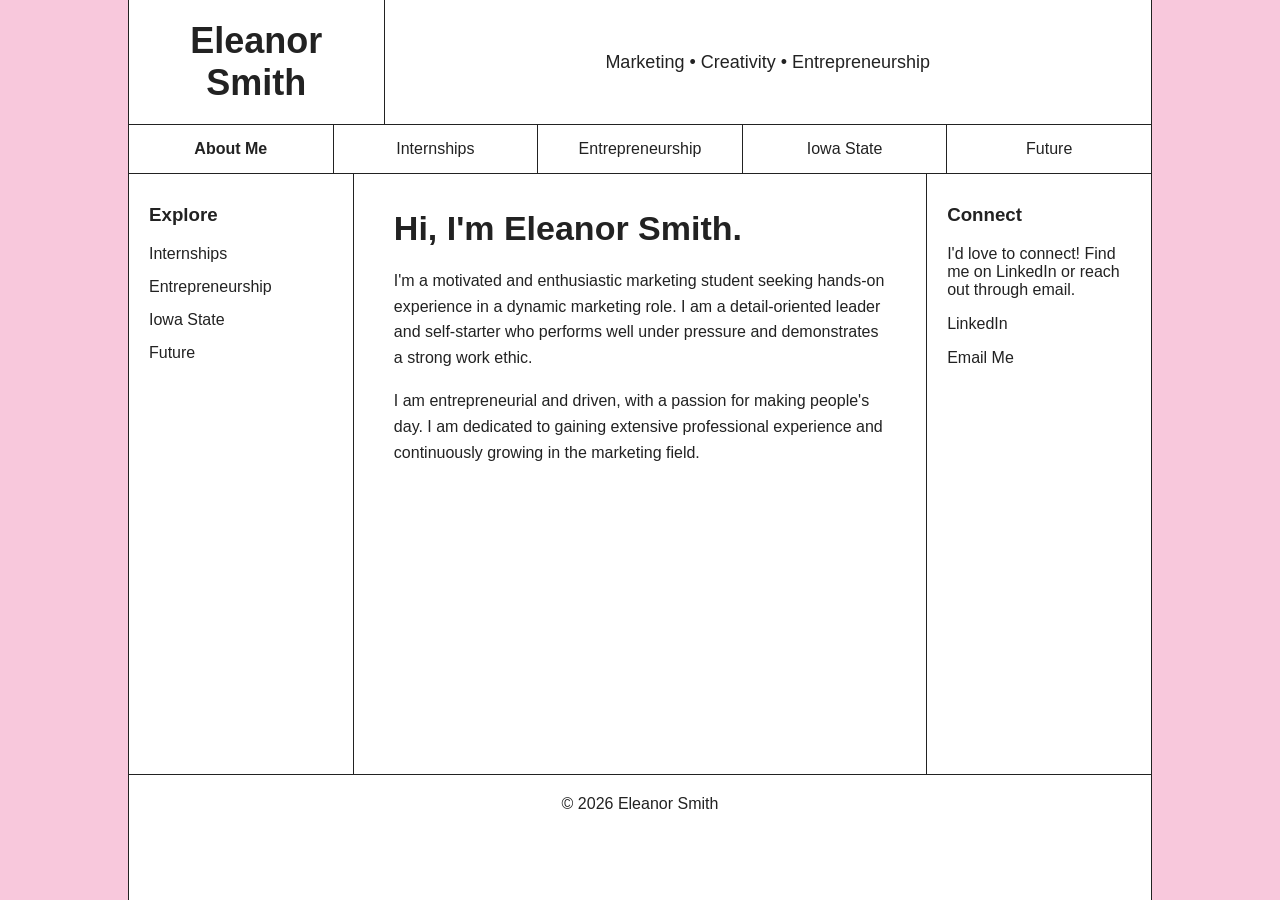
==== index.html @ 980ca314 "Update index.html" ====
<!DOCTYPE html>
<html lang="en">

<head>
    <meta charset="UTF-8">
    <meta name="viewport" content="width=device-width, initial-scale=1.0">

    <title>Eleanor Smith | Marketing Portfolio</title>

    <!-- CSS -->
    <link rel="stylesheet" href="style.css">
</head>


<body>

    <!-- ========================================
         MAIN WEBSITE CONTAINER
         ======================================== -->

    <div class="site-container">


        <!-- ========================================
             HEADER
             ======================================== -->

        <header class="site-header">

            <div class="logo-area">
                Eleanor Smith
            </div>

            <div class="header-graphic">
                Marketing • Creativity • Entrepreneurship
            </div>

        </header>


        <!-- ========================================
             NAVIGATION BAR
             Generated by navigation.js
             ======================================== -->

        <div id="navigation"></div>


        <!-- ========================================
             MAIN PAGE
             ======================================== -->

        <div class="content-layout">


            <!-- ====================================
                 LEFT SIDEBAR
                 ==================================== -->

            <aside class="left-sidebar">

                <h3>Explore</h3>

                <ul>

                    <li>
                        <a href="internships.html">
                            Internships
                        </a>
                    </li>

                    <li>
                        <a href="entrepreneurship.html">
                            Entrepreneurship
                        </a>
                    </li>

                    <li>
                        <a href="iowa-state.html">
                            Iowa State
                        </a>
                    </li>

                    <li>
                        <a href="future.html">
                            Future
                        </a>
                    </li>

                </ul>

            </aside>


            <!-- ====================================
                 CENTER / ABOUT ME
                 ==================================== -->

            <main class="main-content">

                <h1>Hi, I'm Eleanor Smith.</h1>

                <p>
                    I'm a motivated and enthusiastic marketing student
                    seeking hands-on experience in a dynamic marketing role.
                    I am a detail-oriented leader and self-starter who
                    performs well under pressure and demonstrates a strong
                    work ethic.
                </p>

                <p>
                    I am entrepreneurial and driven, with a passion for
                    making people's day. I am dedicated to gaining extensive
                    professional experience and continuously growing in the
                    marketing field.
                </p>

            </main>


            <!-- ====================================
                 RIGHT SIDEBAR / CONNECT
                 ==================================== -->

            <aside class="right-sidebar">

                <div class="sticky-content">

                    <h3>Connect</h3>

                    <p>
                        I'd love to connect! Find me on LinkedIn or reach
                        out through email.
                    </p>

                    <p>
                        <a href="#">
                            LinkedIn
                        </a>
                    </p>

                    <p>
                        <a href="mailto:youremail@example.com">
                            Email Me
                        </a>
                    </p>

                </div>

            </aside>


        </div>


        <!-- ========================================
             FOOTER
             ======================================== -->

        <footer class="site-footer">

            <p>
                © 2026 Eleanor Smith
            </p>

        </footer>


    </div>


    <!-- ========================================
         JAVASCRIPT
         ======================================== -->

    <script src="navigation.js"></script>


</body>

</html>
---- style.css ----
/* =========================
   GENERAL PAGE RESET
   ========================= */

* {
    box-sizing: border-box;
}

html,
body {
    margin: 0;
    padding: 0;
}

body {
    font-family: Arial, Helvetica, sans-serif;

    background-color: #f8c8dc;

    color: #222;
}


/* =========================
   MAIN SITE CONTAINER
   80% width = 10% pink
   visible on each side
   ========================= */

.site-container {
    width: 80%;

    margin: 0 auto;

    min-height: 100vh;

    background-color: white;

    border-left: 1px solid #222;
    border-right: 1px solid #222;
}


/* =========================
   HEADER
   ========================= */

.site-header {
    display: grid;

    grid-template-columns: 25% 75%;

    width: 100%;

    background-color: white;

    border-bottom: 1px solid #222;
}


.logo-area {
    min-height: 120px;

    display: flex;

    align-items: center;

    justify-content: center;

    padding: 20px;

    border-right: 1px solid #222;

    font-size: 36px;

    font-weight: bold;

    text-align: center;
}


.header-graphic {
    min-height: 120px;

    display: flex;

    align-items: center;

    justify-content: center;

    padding: 20px;

    font-size: 18px;

    text-align: center;
}


/* =========================
   NAVIGATION
   ========================= */

#navigation {
    width: 100%;
}


.main-nav {
    width: 100%;

    background-color: white;

    border-bottom: 1px solid #222;
}


.main-nav ul {
    display: flex;

    width: 100%;

    margin: 0;

    padding: 0;

    list-style: none;
}


.main-nav li {
    flex: 1;

    margin: 0;

    padding: 0;

    text-align: center;

    border-right: 1px solid #222;
}


.main-nav li:last-child {
    border-right: none;
}


.main-nav a {
    display: block;

    width: 100%;

    padding: 15px 8px;

    background-color: white;

    color: #222;

    text-decoration: none;

    font-size: 16px;

    font-weight: 500;

    transition: background-color 0.2s ease;
}


/* LIGHTER BABY PINK ON HOVER */

.main-nav a:hover {
    background-color: #fde1ec;
}


/* CURRENT PAGE */

.main-nav a.active {
    font-weight: bold;
}


/* =========================
   MAIN 3-COLUMN CONTENT
   ========================= */

.content-layout {
    display: grid;

    grid-template-columns: 22% 56% 22%;

    width: 100%;

    min-height: 600px;

    background-color: white;
}


/* =========================
   LEFT COLUMN
   ========================= */

.left-sidebar {
    padding: 30px 20px;

    border-right: 1px solid #222;

    background-color: white;
}


.left-sidebar h3 {
    margin-top: 0;
}


.left-sidebar ul {
    margin: 0;

    padding: 0;

    list-style: none;
}


.left-sidebar li {
    margin-bottom: 15px;
}


.left-sidebar a {
    color: #222;

    text-decoration: none;
}


.left-sidebar a:hover {
    text-decoration: underline;
}


/* =========================
   CENTER CONTENT
   ========================= */

.main-content {
    padding: 35px 40px;

    background-color: white;
}


.main-content h1 {
    margin-top: 0;

    margin-bottom: 20px;

    font-size: 34px;
}


.main-content p {
    margin-bottom: 18px;

    line-height: 1.6;

    font-size: 16px;
}


/* =========================
   RIGHT COLUMN
   ========================= */

.right-sidebar {
    padding: 30px 20px;

    border-left: 1px solid #222;

    background-color: white;
}


.right-sidebar h3 {
    margin-top: 0;
}


.right-sidebar a {
    color: #222;

    text-decoration: none;
}


.right-sidebar a:hover {
    text-decoration: underline;
}


.sticky-content {
    position: sticky;

    top: 20px;
}


/* =========================
   FOOTER
   ========================= */

.site-footer {
    width: 100%;

    padding: 20px;

    background-color: white;

    border-top: 1px solid #222;

    text-align: center;
}


.site-footer p {
    margin: 0;
}


/* =========================
   MOBILE
   ========================= */

@media screen and (max-width: 800px) {

    .site-container {
        width: 94%;
    }


    .site-header {
        grid-template-columns: 1fr;
    }


    .logo-area {
        border-right: none;

        border-bottom: 1px solid #222;
    }


    .main-nav ul {
        flex-direction: column;
    }


    .main-nav li {
        width: 100%;

        border-right: none;

        border-bottom: 1px solid #222;
    }


    .main-nav li:last-child {
        border-bottom: none;
    }


    .content-layout {
        grid-template-columns: 1fr;
    }


    .left-sidebar {
        border-right: none;

        border-bottom: 1px solid #222;
    }


    .right-sidebar {
        border-left: none;

        border-top: 1px solid #222;
    }


    .sticky-content {
        position: static;
    }

}
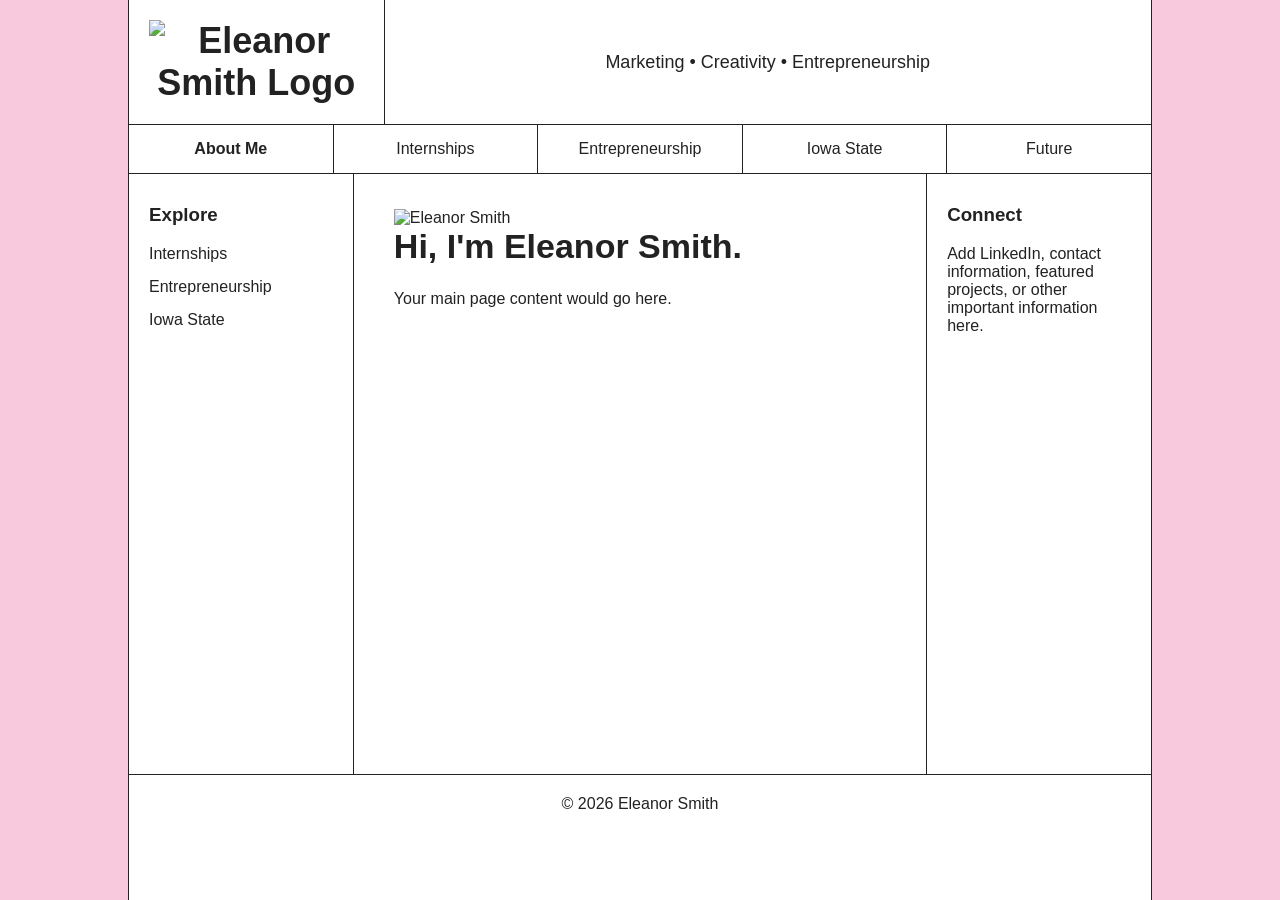
==== commit 1d250135: "Update index.html" ====
--- a/index.html
+++ b/index.html
@@ -5,30 +5,25 @@
     <meta charset="UTF-8">
     <meta name="viewport" content="width=device-width, initial-scale=1.0">
 
-    <title>Eleanor Smith | Marketing Portfolio</title>
+    <title>Eleanor Smith</title>
 
-    <!-- CSS -->
     <link rel="stylesheet" href="style.css">
 </head>
 
-
 <body>
-
-    <!-- ========================================
-         MAIN WEBSITE CONTAINER
-         ======================================== -->
 
     <div class="site-container">
 
-
-        <!-- ========================================
-             HEADER
-             ======================================== -->
-
+        <!-- HEADER -->
         <header class="site-header">
 
+            <!-- LOGO -->
             <div class="logo-area">
-                Eleanor Smith
+                <img
+                    src="logo.png"
+                    alt="Eleanor Smith Logo"
+                    class="logo-image"
+                >
             </div>
 
             <div class="header-graphic">
@@ -38,31 +33,19 @@
         </header>
 
 
-        <!-- ========================================
-             NAVIGATION BAR
-             Generated by navigation.js
-             ======================================== -->
-
+        <!-- NAVIGATION -->
         <div id="navigation"></div>
 
 
-        <!-- ========================================
-             MAIN PAGE
-             ======================================== -->
-
+        <!-- MAIN CONTENT -->
         <div class="content-layout">
 
-
-            <!-- ====================================
-                 LEFT SIDEBAR
-                 ==================================== -->
-
+            <!-- LEFT SIDEBAR -->
             <aside class="left-sidebar">
 
                 <h3>Explore</h3>
 
                 <ul>
-
                     <li>
                         <a href="internships.html">
                             Internships
@@ -80,48 +63,30 @@
                             Iowa State
                         </a>
                     </li>
-
-                    <li>
-                        <a href="future.html">
-                            Future
-                        </a>
-                    </li>
-
                 </ul>
 
             </aside>
 
 
-            <!-- ====================================
-                 CENTER / ABOUT ME
-                 ==================================== -->
+            <!-- MAIN CONTENT AREA -->
+            <main class="main-content">
 
-            <main class="main-content">
+                <img
+                    src="images/hero.jpg"
+                    alt="Eleanor Smith"
+                    class="hero-image"
+                >
 
                 <h1>Hi, I'm Eleanor Smith.</h1>
 
                 <p>
-                    I'm a motivated and enthusiastic marketing student
-                    seeking hands-on experience in a dynamic marketing role.
-                    I am a detail-oriented leader and self-starter who
-                    performs well under pressure and demonstrates a strong
-                    work ethic.
-                </p>
-
-                <p>
-                    I am entrepreneurial and driven, with a passion for
-                    making people's day. I am dedicated to gaining extensive
-                    professional experience and continuously growing in the
-                    marketing field.
+                    Your main page content would go here.
                 </p>
 
             </main>
 
 
-            <!-- ====================================
-                 RIGHT SIDEBAR / CONNECT
-                 ==================================== -->
-
+            <!-- RIGHT SIDEBAR -->
             <aside class="right-sidebar">
 
                 <div class="sticky-content">
@@ -129,34 +94,19 @@
                     <h3>Connect</h3>
 
                     <p>
-                        I'd love to connect! Find me on LinkedIn or reach
-                        out through email.
-                    </p>
-
-                    <p>
-                        <a href="#">
-                            LinkedIn
-                        </a>
-                    </p>
-
-                    <p>
-                        <a href="mailto:youremail@example.com">
-                            Email Me
-                        </a>
+                        Add LinkedIn, contact information,
+                        featured projects, or other important
+                        information here.
                     </p>
 
                 </div>
 
             </aside>
 
-
         </div>
 
 
-        <!-- ========================================
-             FOOTER
-             ======================================== -->
-
+        <!-- FOOTER -->
         <footer class="site-footer">
 
             <p>
@@ -165,16 +115,10 @@
 
         </footer>
 
-
     </div>
 
 
-    <!-- ========================================
-         JAVASCRIPT
-         ======================================== -->
-
     <script src="navigation.js"></script>
-
 
 </body>
 
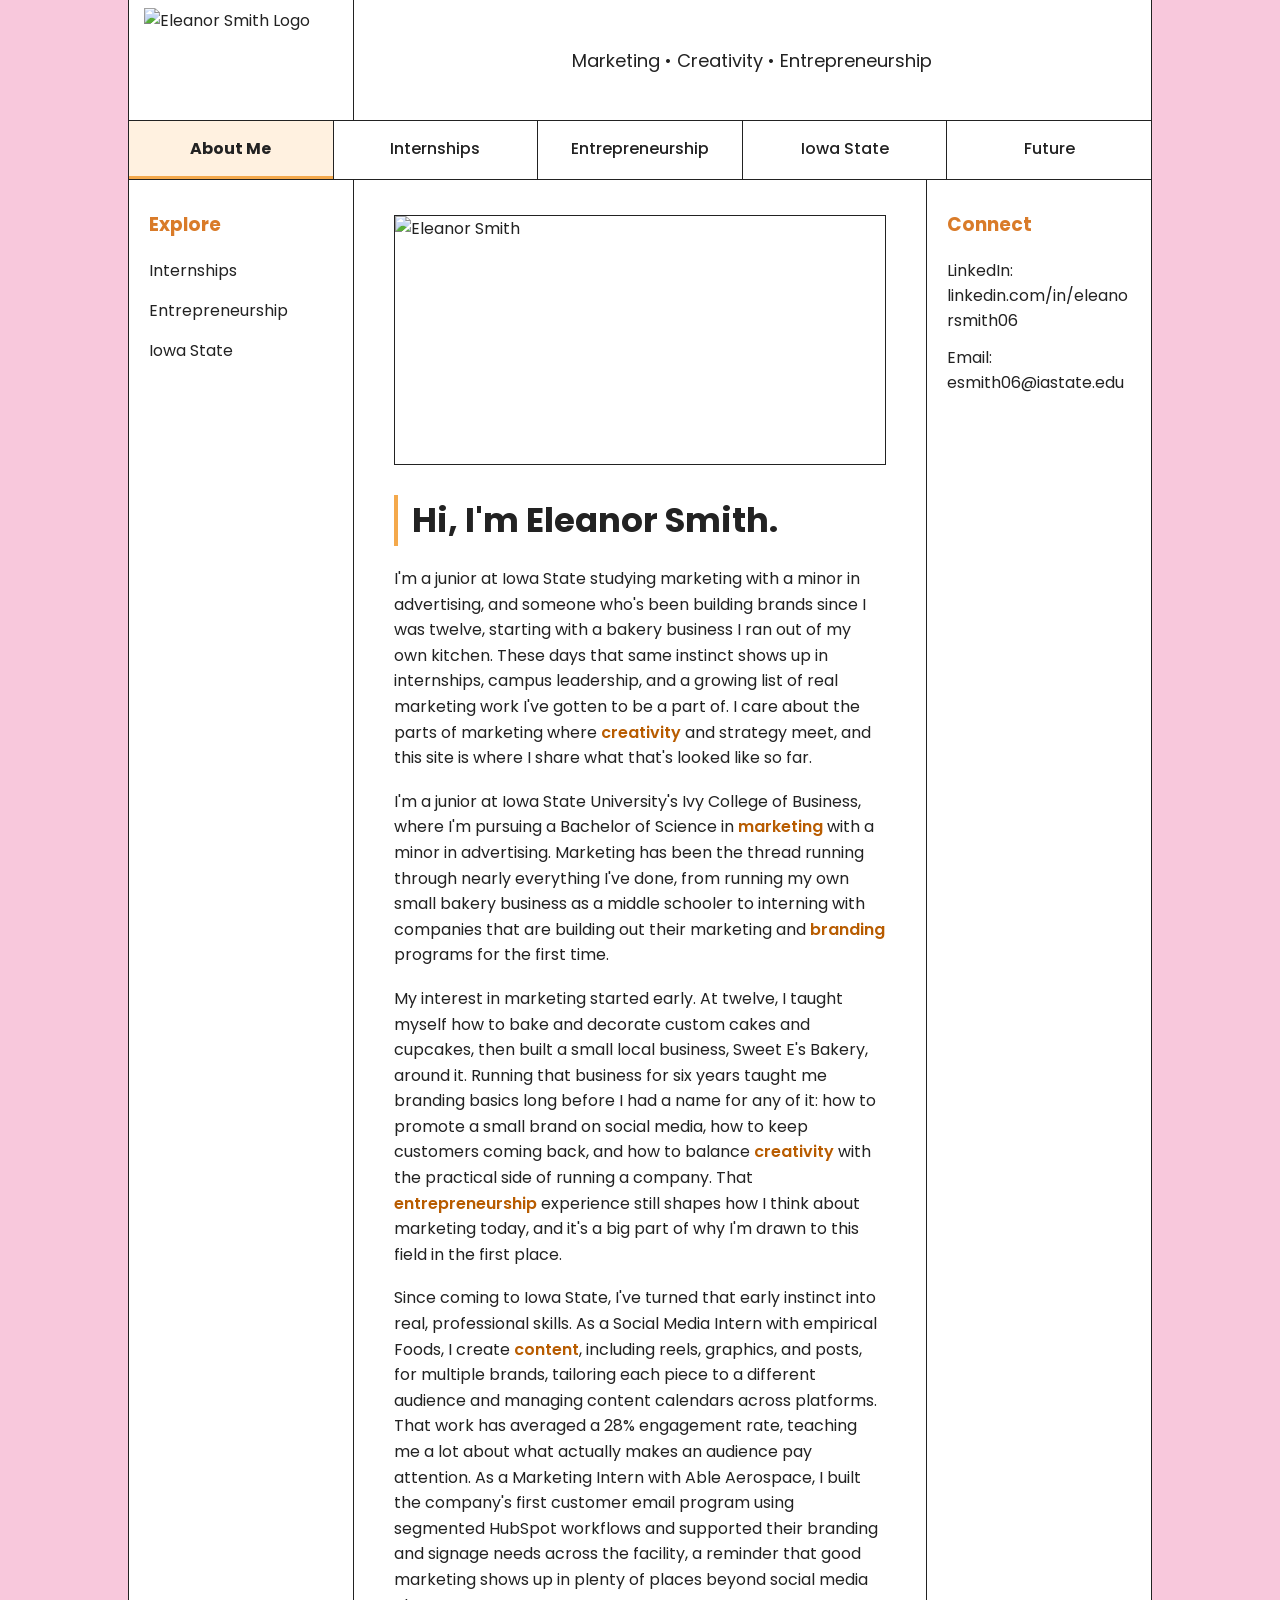
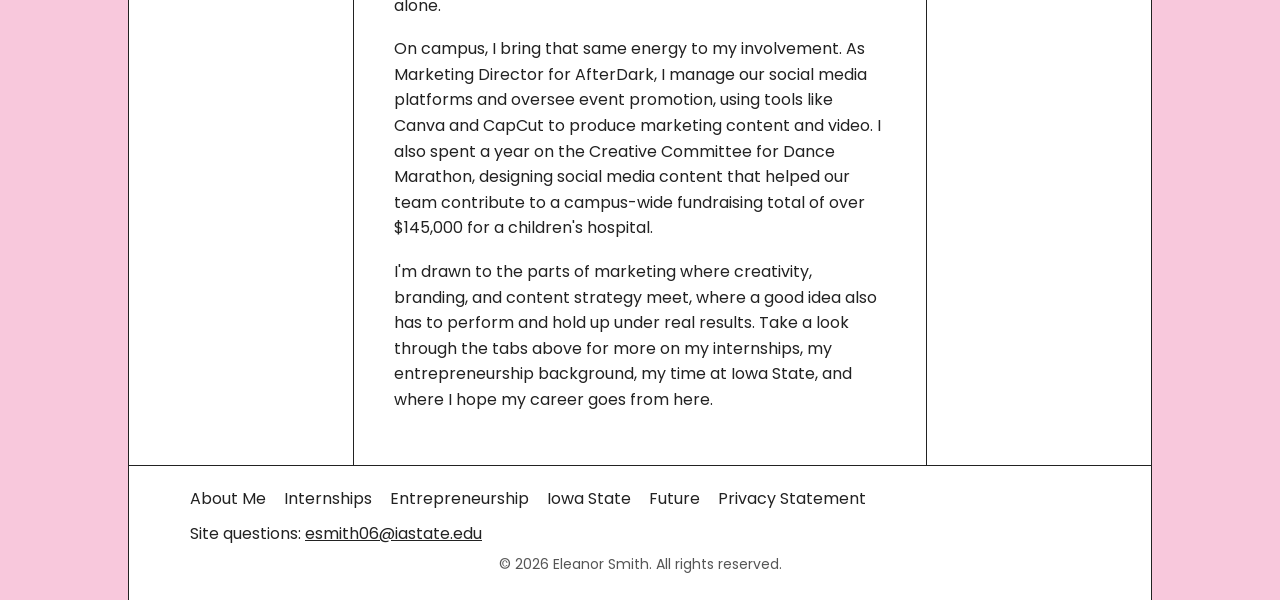
==== commit 51730598: "Update index.html" ====
--- a/index.html
+++ b/index.html
@@ -1,22 +1,16 @@
 <!DOCTYPE html>
 <html lang="en">
-
 <head>
     <meta charset="UTF-8">
     <meta name="viewport" content="width=device-width, initial-scale=1.0">
-
-    <title>Eleanor Smith</title>
-
+    <title>Eleanor Smith | About Me</title>
+    <meta name="description" content="Eleanor Smith is a marketing student at Iowa State University with a background in social media, branding, and entrepreneurship.">
     <link rel="stylesheet" href="style.css">
 </head>
-
 <body>
-
     <div class="site-container">
-
         <!-- HEADER -->
         <header class="site-header">
-
             <!-- LOGO -->
             <div class="logo-area">
                 <img
@@ -25,101 +19,168 @@
                     class="logo-image"
                 >
             </div>
-
             <div class="header-graphic">
                 Marketing • Creativity • Entrepreneurship
             </div>
-
         </header>
-
-
         <!-- NAVIGATION -->
         <div id="navigation"></div>
-
-
         <!-- MAIN CONTENT -->
         <div class="content-layout">
-
             <!-- LEFT SIDEBAR -->
             <aside class="left-sidebar">
-
                 <h3>Explore</h3>
-
                 <ul>
                     <li>
                         <a href="internships.html">
                             Internships
                         </a>
                     </li>
-
                     <li>
                         <a href="entrepreneurship.html">
                             Entrepreneurship
                         </a>
                     </li>
-
                     <li>
                         <a href="iowa-state.html">
                             Iowa State
                         </a>
                     </li>
                 </ul>
-
             </aside>
-
-
             <!-- MAIN CONTENT AREA -->
             <main class="main-content">
-
+                <!-- Replace with your own photo: images/hero.jpg -->
                 <img
                     src="images/hero.jpg"
                     alt="Eleanor Smith"
                     class="hero-image"
                 >
-
                 <h1>Hi, I'm Eleanor Smith.</h1>
 
                 <p>
-                    Your main page content would go here.
+                    I'm a junior at Iowa State studying marketing with
+                    a minor in advertising, and someone who's been
+                    building brands since I was twelve, starting with
+                    a bakery business I ran out of my own kitchen.
+                    These days that same instinct shows up in
+                    internships, campus leadership, and a growing list
+                    of real marketing work I've gotten to be a part of.
+                    I care about the parts of marketing where
+                    <span class="keyword">creativity</span> and
+                    strategy meet, and this site is where I share what
+                    that's looked like so far.
                 </p>
 
+                <p>
+                    I'm a junior at Iowa State University's Ivy College of
+                    Business, where I'm pursuing a Bachelor of Science in
+                    <span class="keyword">marketing</span> with a minor in
+                    advertising. Marketing has been the thread running
+                    through nearly everything I've done, from running my
+                    own small bakery business as a middle schooler to
+                    interning with companies that are building out their
+                    marketing and <span class="keyword">branding</span>
+                    programs for the first time.
+                </p>
+
+                <p>
+                    My interest in marketing started early. At twelve, I
+                    taught myself how to bake and decorate custom cakes
+                    and cupcakes, then built a small local business,
+                    Sweet E's Bakery, around it. Running that business
+                    for six years taught me branding basics long before
+                    I had a name for any of it: how to promote a small
+                    brand on social media, how to keep customers coming
+                    back, and how to balance
+                    <span class="keyword">creativity</span> with the
+                    practical side of running a company. That
+                    <span class="keyword">entrepreneurship</span>
+                    experience still shapes how I think about marketing
+                    today, and it's a big part of why I'm drawn to this
+                    field in the first place.
+                </p>
+
+                <p>
+                    Since coming to Iowa State, I've turned that early
+                    instinct into real, professional skills. As a Social
+                    Media Intern with empirical Foods, I create
+                    <span class="keyword">content</span>, including
+                    reels, graphics, and posts, for multiple brands,
+                    tailoring each piece to a different audience and
+                    managing content calendars across platforms. That
+                    work has averaged a 28% engagement rate, teaching me
+                    a lot about what actually makes an audience pay
+                    attention. As a Marketing Intern with Able Aerospace,
+                    I built the company's first customer email program
+                    using segmented HubSpot workflows and supported their
+                    branding and signage needs across the facility, a
+                    reminder that good marketing shows up in plenty of
+                    places beyond social media alone.
+                </p>
+
+                <p>
+                    On campus, I bring that same energy to my
+                    involvement. As Marketing Director for AfterDark, I
+                    manage our social media platforms and oversee event
+                    promotion, using tools like Canva and CapCut to
+                    produce marketing content and video. I also spent a
+                    year on the Creative Committee for Dance Marathon,
+                    designing social media content that helped our team
+                    contribute to a campus-wide fundraising total of
+                    over $145,000 for a children's hospital.
+                </p>
+
+                <p>
+                    I'm drawn to the parts of marketing where creativity,
+                    branding, and content strategy meet, where a good
+                    idea also has to perform and hold up under real
+                    results. Take a look through the tabs above for more
+                    on my internships, my entrepreneurship background,
+                    my time at Iowa State, and where I hope my career
+                    goes from here.
+                </p>
             </main>
-
-
             <!-- RIGHT SIDEBAR -->
             <aside class="right-sidebar">
-
                 <div class="sticky-content">
-
                     <h3>Connect</h3>
-
-                    <p>
-                        Add LinkedIn, contact information,
-                        featured projects, or other important
-                        information here.
-                    </p>
-
+                    <ul class="connect-list">
+                        <li>
+                            <a href="https://www.linkedin.com/in/eleanorsmith06" target="_blank" rel="noopener">
+                                LinkedIn: linkedin.com/in/eleanorsmith06
+                            </a>
+                        </li>
+                        <li>
+                            <a href="mailto:esmith06@iastate.edu">
+                                Email: esmith06@iastate.edu
+                            </a>
+                        </li>
+                    </ul>
                 </div>
-
             </aside>
-
         </div>
-
-
         <!-- FOOTER -->
         <footer class="site-footer">
-
-            <p>
-                © 2026 Eleanor Smith
+            <div class="footer-row">
+                <div class="footer-links">
+                    <a href="index.html">About Me</a>
+                    <a href="internships.html">Internships</a>
+                    <a href="entrepreneurship.html">Entrepreneurship</a>
+                    <a href="iowa-state.html">Iowa State</a>
+                    <a href="future.html">Future</a>
+                    <a href="privacy.html">Privacy Statement</a>
+                </div>
+                <div class="footer-contact">
+                    Site questions:
+                    <a href="mailto:esmith06@iastate.edu">esmith06@iastate.edu</a>
+                </div>
+            </div>
+            <p class="footer-copyright">
+                &copy; <span class="js-year"></span> Eleanor Smith. All rights reserved.
             </p>
-
         </footer>
-
     </div>
-
-
     <script src="navigation.js"></script>
-
 </body>
-
 </html>
--- a/style.css
+++ b/style.css
@@ -1,5 +1,27 @@
 /* =========================
-   GENERAL PAGE RESET
+   FONT IMPORT (Poppins, via Google Fonts)
+   ========================= */
+
+@import url('https://fonts.googleapis.com/css2?family=Poppins:wght@400;500;600;700&display=swap');
+
+
+/* =========================
+   SHARED LAYOUT WIDTH
+   Both the header (logo box)
+   and the content layout
+   (left sidebar) use this
+   same value, so their
+   dividing lines always
+   line up vertically.
+   ========================= */
+
+:root {
+    --sidebar-width: 22%;
+}
+
+
+/* =========================
+   GENERAL PAGE STYLING
    ========================= */
 
 * {
@@ -13,25 +35,21 @@
 }
 
 body {
-    font-family: Arial, Helvetica, sans-serif;
-
     background-color: #f8c8dc;
-
+    font-family: 'Poppins', Arial, Helvetica, sans-serif;
     color: #222;
 }
 
 
 /* =========================
-   MAIN SITE CONTAINER
-   80% width = 10% pink
-   visible on each side
+   MAIN WEBSITE CONTAINER
+   Leaves 10% of screen on
+   each side as background
    ========================= */
 
 .site-container {
     width: 80%;
-
     margin: 0 auto;
-
     min-height: 100vh;
 
     background-color: white;
@@ -47,57 +65,72 @@
 
 .site-header {
     display: grid;
-
-    grid-template-columns: 25% 75%;
-
-    width: 100%;
-
-    background-color: white;
+    grid-template-columns: var(--sidebar-width) 1fr;
+
+    width: 100%;
 
     border-bottom: 1px solid #222;
-}
-
+
+    background-color: white;
+}
+
+
+/* =========================
+   LOGO AREA
+   ========================= */
 
 .logo-area {
-    min-height: 120px;
+    height: 120px;
 
     display: flex;
-
     align-items: center;
-
     justify-content: center;
 
-    padding: 20px;
+    padding: 8px 15px;
 
     border-right: 1px solid #222;
 
-    font-size: 36px;
-
-    font-weight: bold;
-
-    text-align: center;
-}
-
+    background-color: white;
+
+    overflow: hidden;
+}
+
+
+/* Logo image */
+
+.logo-image {
+    display: block;
+
+    width: 100%;
+    max-width: 260px;
+
+    height: 105px;
+
+    object-fit: contain;
+}
+
+
+/* =========================
+   HEADER GRAPHIC / TAGLINE
+   ========================= */
 
 .header-graphic {
     min-height: 120px;
 
     display: flex;
-
     align-items: center;
-
     justify-content: center;
 
     padding: 20px;
 
+    text-align: center;
+
     font-size: 18px;
-
-    text-align: center;
-}
-
-
-/* =========================
-   NAVIGATION
+}
+
+
+/* =========================
+   NAVIGATION BAR
    ========================= */
 
 #navigation {
@@ -115,15 +148,15 @@
 
 
 .main-nav ul {
+    list-style: none;
+
     display: flex;
+    align-items: stretch;
 
     width: 100%;
 
     margin: 0;
-
     padding: 0;
-
-    list-style: none;
 }
 
 
@@ -131,7 +164,6 @@
     flex: 1;
 
     margin: 0;
-
     padding: 0;
 
     text-align: center;
@@ -150,7 +182,8 @@
 
     width: 100%;
 
-    padding: 15px 8px;
+    padding: 15px 10px;
+    border-bottom: 3px solid transparent;
 
     background-color: white;
 
@@ -159,35 +192,46 @@
     text-decoration: none;
 
     font-size: 16px;
-
     font-weight: 500;
 
-    transition: background-color 0.2s ease;
-}
-
-
-/* LIGHTER BABY PINK ON HOVER */
+    transition:
+        background-color 0.2s ease,
+        color 0.2s ease,
+        border-bottom-color 0.2s ease;
+}
+
+
+/* Lighter baby pink when hovering */
 
 .main-nav a:hover {
     background-color: #fde1ec;
 }
 
 
-/* CURRENT PAGE */
+/* Current page (accented with light orange) */
 
 .main-nav a.active {
     font-weight: bold;
-}
-
-
-/* =========================
-   MAIN 3-COLUMN CONTENT
+
+    background-color: #fff1e0;
+
+    border-bottom-color: #f4a94c;
+}
+
+
+.main-nav a.active:hover {
+    background-color: #fde1ec;
+}
+
+
+/* =========================
+   MAIN CONTENT LAYOUT
    ========================= */
 
 .content-layout {
     display: grid;
 
-    grid-template-columns: 22% 56% 22%;
+    grid-template-columns: var(--sidebar-width) 1fr var(--sidebar-width);
 
     width: 100%;
 
@@ -198,10 +242,12 @@
 
 
 /* =========================
-   LEFT COLUMN
+   LEFT SIDEBAR
    ========================= */
 
 .left-sidebar {
+    min-width: 0;
+
     padding: 30px 20px;
 
     border-right: 1px solid #222;
@@ -210,17 +256,19 @@
 }
 
 
+.left-sidebar h2,
 .left-sidebar h3 {
     margin-top: 0;
+
+    color: #d97b29;
 }
 
 
 .left-sidebar ul {
+    list-style: none;
+
     margin: 0;
-
     padding: 0;
-
-    list-style: none;
 }
 
 
@@ -233,19 +281,26 @@
     color: #222;
 
     text-decoration: none;
+
+    overflow-wrap: break-word;
+    word-break: break-word;
 }
 
 
 .left-sidebar a:hover {
+    color: #d97b29;
+
     text-decoration: underline;
 }
 
 
 /* =========================
-   CENTER CONTENT
+   MAIN CONTENT AREA
    ========================= */
 
 .main-content {
+    min-width: 0;
+
     padding: 35px 40px;
 
     background-color: white;
@@ -254,10 +309,20 @@
 
 .main-content h1 {
     margin-top: 0;
-
     margin-bottom: 20px;
 
+    padding-left: 14px;
+
+    border-left: 4px solid #f4a94c;
+
     font-size: 34px;
+}
+
+
+.main-content h2 {
+    margin-top: 30px;
+
+    color: #b85c00;
 }
 
 
@@ -270,11 +335,40 @@
 }
 
 
-/* =========================
-   RIGHT COLUMN
+/* Inline emphasis for keyword terms (marketing, branding, etc.) */
+
+.keyword {
+    color: #b85c00;
+
+    font-weight: 600;
+}
+
+
+/* =========================
+   HERO IMAGE
+   ========================= */
+
+.hero-image {
+    display: block;
+
+    width: 100%;
+    height: 250px;
+
+    margin-bottom: 30px;
+
+    object-fit: cover;
+
+    border: 1px solid #222;
+}
+
+
+/* =========================
+   RIGHT SIDEBAR
    ========================= */
 
 .right-sidebar {
+    min-width: 0;
+
     padding: 30px 20px;
 
     border-left: 1px solid #222;
@@ -283,8 +377,18 @@
 }
 
 
+.right-sidebar h2,
 .right-sidebar h3 {
     margin-top: 0;
+
+    color: #d97b29;
+}
+
+
+.sticky-content {
+    position: sticky;
+
+    top: 20px;
 }
 
 
@@ -292,18 +396,90 @@
     color: #222;
 
     text-decoration: none;
+
+    overflow-wrap: break-word;
+    word-break: break-word;
 }
 
 
 .right-sidebar a:hover {
+    color: #d97b29;
+
     text-decoration: underline;
 }
 
 
-.sticky-content {
-    position: sticky;
-
-    top: 20px;
+/* Connect links laid out as a stacked list */
+
+.connect-list {
+    list-style: none;
+
+    margin: 15px 0 0;
+    padding: 0;
+}
+
+
+.connect-list li {
+    margin-bottom: 12px;
+
+    overflow-wrap: break-word;
+    word-break: break-word;
+}
+
+
+/* =========================
+   CONTENT CARDS
+   ========================= */
+
+.content-card {
+    margin: 20px 0;
+    padding: 20px;
+
+    background-color: white;
+
+    border: 1px solid #222;
+}
+
+
+/* =========================
+   BUTTONS
+   Light orange on hover so
+   buttons read differently
+   than nav/link hover states
+   ========================= */
+
+.button,
+button {
+    display: inline-block;
+
+    padding: 10px 18px;
+
+    border: 1px solid #222;
+
+    background-color: white;
+
+    color: #222;
+
+    text-decoration: none;
+
+    cursor: pointer;
+
+    transition: background-color 0.2s ease;
+}
+
+
+.button:hover,
+button:hover {
+    background-color: #ffe3c2;
+}
+
+
+/* =========================
+   GENERAL IMAGES
+   ========================= */
+
+img {
+    max-width: 100%;
 }
 
 
@@ -314,7 +490,7 @@
 .site-footer {
     width: 100%;
 
-    padding: 20px;
+    padding: 20px 30px;
 
     background-color: white;
 
@@ -325,7 +501,82 @@
 
 
 .site-footer p {
-    margin: 0;
+    margin: 5px 0;
+}
+
+
+.site-footer a {
+    color: #222;
+}
+
+
+.site-footer a:hover {
+    color: #d97b29;
+}
+
+
+/* Footer split into a links row and a contact row */
+
+.footer-row {
+    display: flex;
+    flex-wrap: wrap;
+
+    align-items: center;
+    justify-content: space-between;
+
+    gap: 10px;
+
+    max-width: 900px;
+    margin: 0 auto 8px;
+
+    text-align: left;
+}
+
+
+.footer-links a {
+    margin-right: 14px;
+
+    text-decoration: none;
+}
+
+
+.footer-links a:hover {
+    text-decoration: underline;
+}
+
+
+.footer-contact {
+    text-align: right;
+}
+
+
+.footer-copyright {
+    font-size: 14px;
+
+    color: #555;
+}
+
+
+/* =========================
+   TABLETS
+   ========================= */
+
+@media screen and (max-width: 1000px) {
+
+    :root {
+        --sidebar-width: 20%;
+    }
+
+
+    .site-container {
+        width: 90%;
+    }
+
+
+    .main-content {
+        padding: 30px;
+    }
+
 }
 
 
@@ -333,7 +584,12 @@
    MOBILE
    ========================= */
 
-@media screen and (max-width: 800px) {
+@media screen and (max-width: 750px) {
+
+    body {
+        background-color: #f8c8dc;
+    }
+
 
     .site-container {
         width: 94%;
@@ -346,9 +602,23 @@
 
 
     .logo-area {
+        height: 120px;
+
         border-right: none;
 
         border-bottom: 1px solid #222;
+    }
+
+
+    .logo-image {
+        max-width: 250px;
+
+        height: 100px;
+    }
+
+
+    .header-graphic {
+        min-height: 80px;
     }
 
 
@@ -383,6 +653,11 @@
     }
 
 
+    .main-content {
+        padding: 25px 20px;
+    }
+
+
     .right-sidebar {
         border-left: none;
 
@@ -394,4 +669,21 @@
         position: static;
     }
 
-}
+
+    .hero-image {
+        height: 200px;
+    }
+
+
+    .footer-row {
+        flex-direction: column;
+
+        align-items: flex-start;
+    }
+
+
+    .footer-contact {
+        text-align: left;
+    }
+
+}
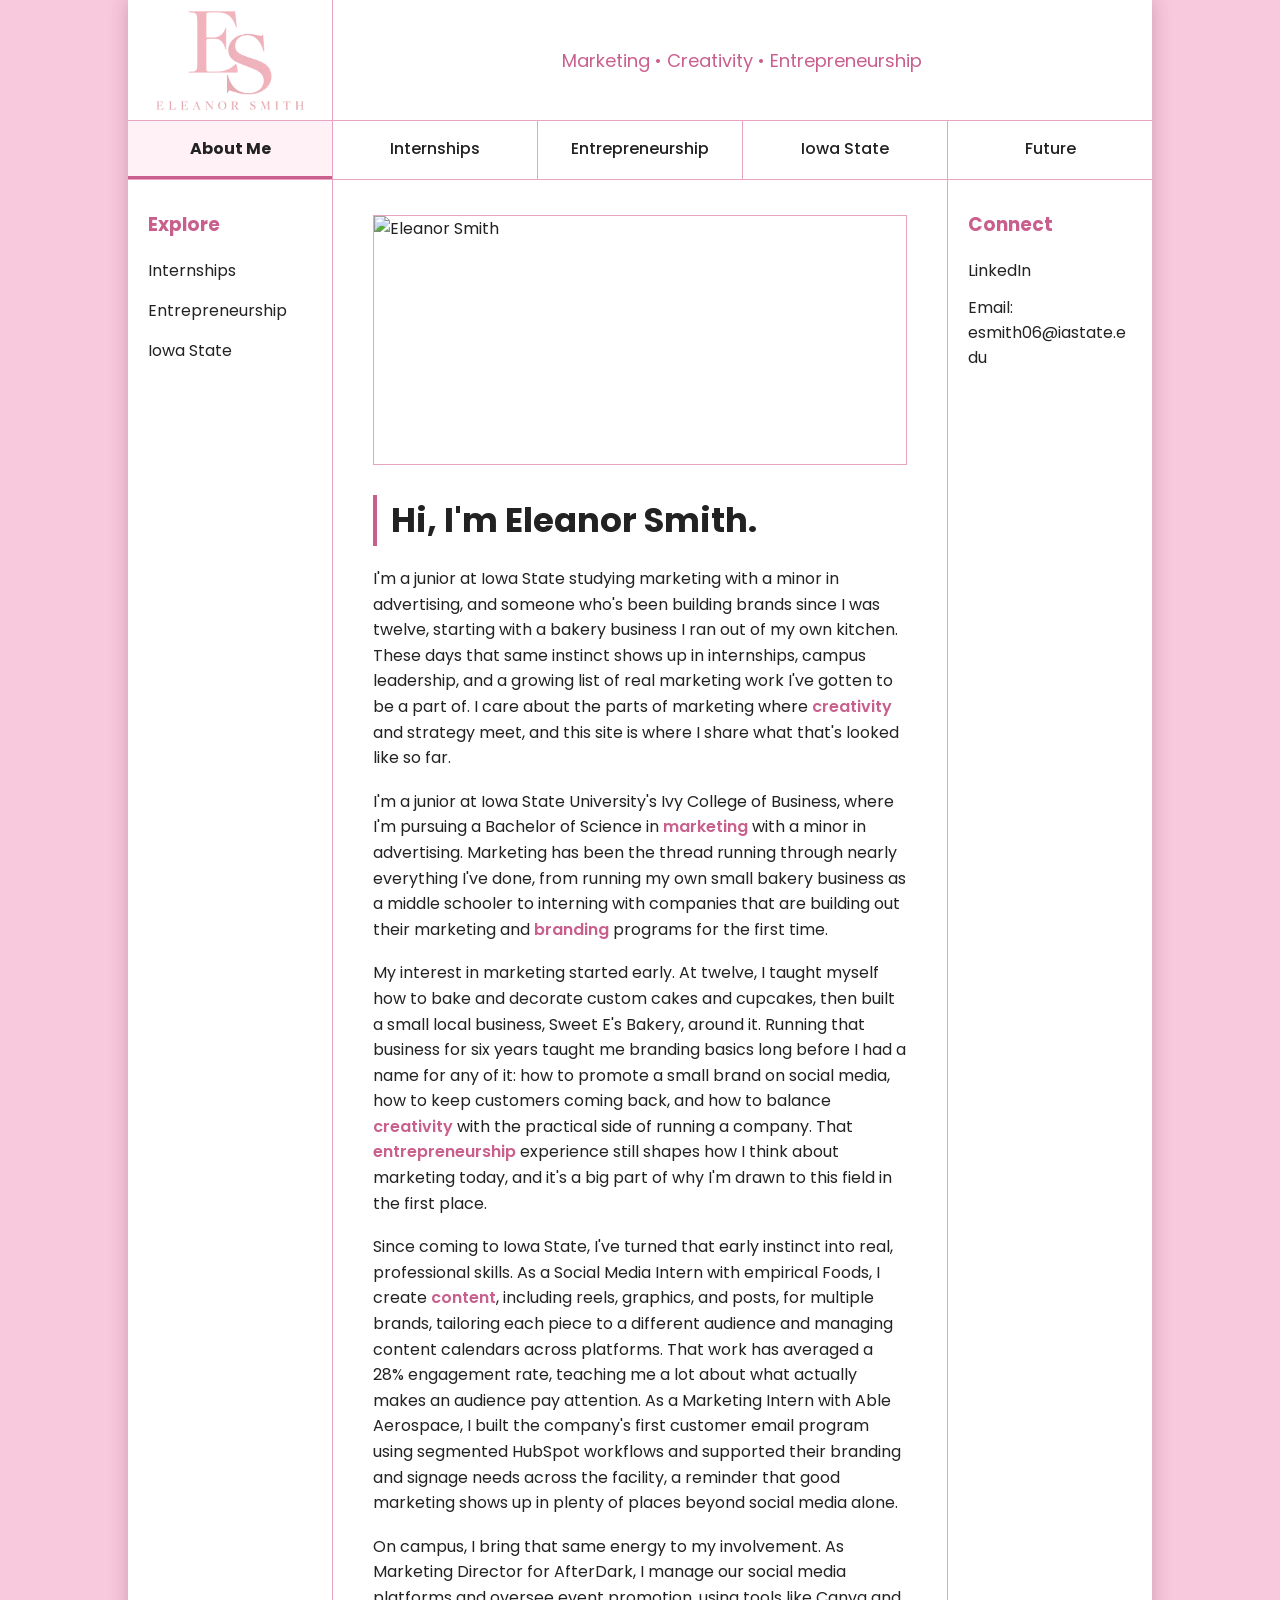
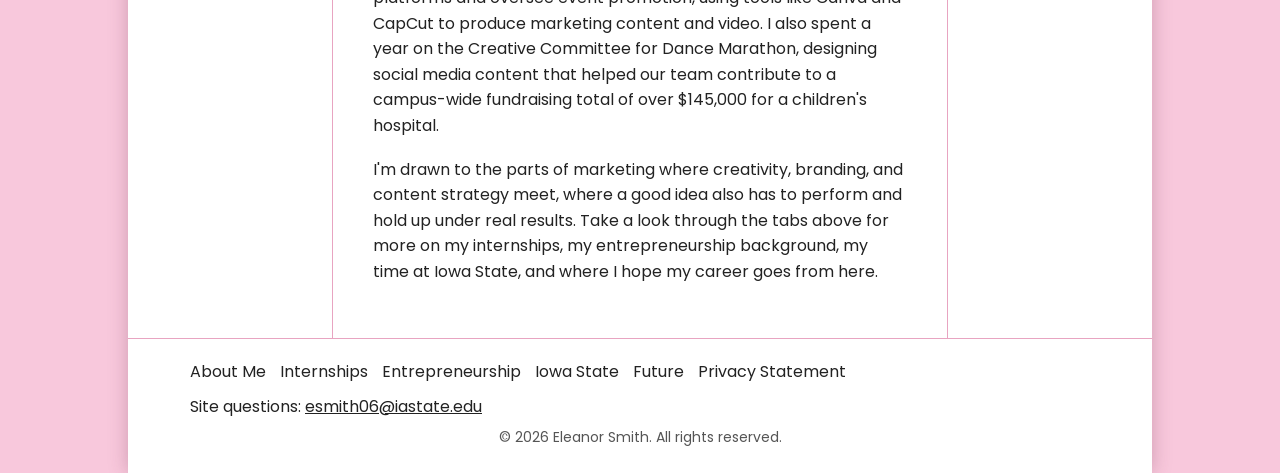
==== commit 3955f1c2: "Update portfolio styling and LinkedIn presentation" ====
--- a/index.html
+++ b/index.html
@@ -9,177 +9,26 @@
 </head>
 <body>
     <div class="site-container">
-        <!-- HEADER -->
         <header class="site-header">
-            <!-- LOGO -->
-            <div class="logo-area">
-                <img
-                    src="logo.png"
-                    alt="Eleanor Smith Logo"
-                    class="logo-image"
-                >
-            </div>
-            <div class="header-graphic">
-                Marketing • Creativity • Entrepreneurship
-            </div>
+            <div class="logo-area"><img src="logo.png" alt="Eleanor Smith Logo" class="logo-image"></div>
+            <div class="header-graphic">Marketing • Creativity • Entrepreneurship</div>
         </header>
-        <!-- NAVIGATION -->
         <div id="navigation"></div>
-        <!-- MAIN CONTENT -->
         <div class="content-layout">
-            <!-- LEFT SIDEBAR -->
-            <aside class="left-sidebar">
-                <h3>Explore</h3>
-                <ul>
-                    <li>
-                        <a href="internships.html">
-                            Internships
-                        </a>
-                    </li>
-                    <li>
-                        <a href="entrepreneurship.html">
-                            Entrepreneurship
-                        </a>
-                    </li>
-                    <li>
-                        <a href="iowa-state.html">
-                            Iowa State
-                        </a>
-                    </li>
-                </ul>
-            </aside>
-            <!-- MAIN CONTENT AREA -->
+            <aside class="left-sidebar"><h3>Explore</h3><ul><li><a href="internships.html">Internships</a></li><li><a href="entrepreneurship.html">Entrepreneurship</a></li><li><a href="iowa-state.html">Iowa State</a></li></ul></aside>
             <main class="main-content">
-                <!-- Replace with your own photo: images/hero.jpg -->
-                <img
-                    src="images/hero.jpg"
-                    alt="Eleanor Smith"
-                    class="hero-image"
-                >
+                <img src="images/hero.jpg" alt="Eleanor Smith" class="hero-image">
                 <h1>Hi, I'm Eleanor Smith.</h1>
-
-                <p>
-                    I'm a junior at Iowa State studying marketing with
-                    a minor in advertising, and someone who's been
-                    building brands since I was twelve, starting with
-                    a bakery business I ran out of my own kitchen.
-                    These days that same instinct shows up in
-                    internships, campus leadership, and a growing list
-                    of real marketing work I've gotten to be a part of.
-                    I care about the parts of marketing where
-                    <span class="keyword">creativity</span> and
-                    strategy meet, and this site is where I share what
-                    that's looked like so far.
-                </p>
-
-                <p>
-                    I'm a junior at Iowa State University's Ivy College of
-                    Business, where I'm pursuing a Bachelor of Science in
-                    <span class="keyword">marketing</span> with a minor in
-                    advertising. Marketing has been the thread running
-                    through nearly everything I've done, from running my
-                    own small bakery business as a middle schooler to
-                    interning with companies that are building out their
-                    marketing and <span class="keyword">branding</span>
-                    programs for the first time.
-                </p>
-
-                <p>
-                    My interest in marketing started early. At twelve, I
-                    taught myself how to bake and decorate custom cakes
-                    and cupcakes, then built a small local business,
-                    Sweet E's Bakery, around it. Running that business
-                    for six years taught me branding basics long before
-                    I had a name for any of it: how to promote a small
-                    brand on social media, how to keep customers coming
-                    back, and how to balance
-                    <span class="keyword">creativity</span> with the
-                    practical side of running a company. That
-                    <span class="keyword">entrepreneurship</span>
-                    experience still shapes how I think about marketing
-                    today, and it's a big part of why I'm drawn to this
-                    field in the first place.
-                </p>
-
-                <p>
-                    Since coming to Iowa State, I've turned that early
-                    instinct into real, professional skills. As a Social
-                    Media Intern with empirical Foods, I create
-                    <span class="keyword">content</span>, including
-                    reels, graphics, and posts, for multiple brands,
-                    tailoring each piece to a different audience and
-                    managing content calendars across platforms. That
-                    work has averaged a 28% engagement rate, teaching me
-                    a lot about what actually makes an audience pay
-                    attention. As a Marketing Intern with Able Aerospace,
-                    I built the company's first customer email program
-                    using segmented HubSpot workflows and supported their
-                    branding and signage needs across the facility, a
-                    reminder that good marketing shows up in plenty of
-                    places beyond social media alone.
-                </p>
-
-                <p>
-                    On campus, I bring that same energy to my
-                    involvement. As Marketing Director for AfterDark, I
-                    manage our social media platforms and oversee event
-                    promotion, using tools like Canva and CapCut to
-                    produce marketing content and video. I also spent a
-                    year on the Creative Committee for Dance Marathon,
-                    designing social media content that helped our team
-                    contribute to a campus-wide fundraising total of
-                    over $145,000 for a children's hospital.
-                </p>
-
-                <p>
-                    I'm drawn to the parts of marketing where creativity,
-                    branding, and content strategy meet, where a good
-                    idea also has to perform and hold up under real
-                    results. Take a look through the tabs above for more
-                    on my internships, my entrepreneurship background,
-                    my time at Iowa State, and where I hope my career
-                    goes from here.
-                </p>
+                <p>I'm a junior at Iowa State studying marketing with a minor in advertising, and someone who's been building brands since I was twelve, starting with a bakery business I ran out of my own kitchen. These days that same instinct shows up in internships, campus leadership, and a growing list of real marketing work I've gotten to be a part of. I care about the parts of marketing where <span class="keyword">creativity</span> and strategy meet, and this site is where I share what that's looked like so far.</p>
+                <p>I'm a junior at Iowa State University's Ivy College of Business, where I'm pursuing a Bachelor of Science in <span class="keyword">marketing</span> with a minor in advertising. Marketing has been the thread running through nearly everything I've done, from running my own small bakery business as a middle schooler to interning with companies that are building out their marketing and <span class="keyword">branding</span> programs for the first time.</p>
+                <p>My interest in marketing started early. At twelve, I taught myself how to bake and decorate custom cakes and cupcakes, then built a small local business, Sweet E's Bakery, around it. Running that business for six years taught me branding basics long before I had a name for any of it: how to promote a small brand on social media, how to keep customers coming back, and how to balance <span class="keyword">creativity</span> with the practical side of running a company. That <span class="keyword">entrepreneurship</span> experience still shapes how I think about marketing today, and it's a big part of why I'm drawn to this field in the first place.</p>
+                <p>Since coming to Iowa State, I've turned that early instinct into real, professional skills. As a Social Media Intern with empirical Foods, I create <span class="keyword">content</span>, including reels, graphics, and posts, for multiple brands, tailoring each piece to a different audience and managing content calendars across platforms. That work has averaged a 28% engagement rate, teaching me a lot about what actually makes an audience pay attention. As a Marketing Intern with Able Aerospace, I built the company's first customer email program using segmented HubSpot workflows and supported their branding and signage needs across the facility, a reminder that good marketing shows up in plenty of places beyond social media alone.</p>
+                <p>On campus, I bring that same energy to my involvement. As Marketing Director for AfterDark, I manage our social media platforms and oversee event promotion, using tools like Canva and CapCut to produce marketing content and video. I also spent a year on the Creative Committee for Dance Marathon, designing social media content that helped our team contribute to a campus-wide fundraising total of over $145,000 for a children's hospital.</p>
+                <p>I'm drawn to the parts of marketing where creativity, branding, and content strategy meet, where a good idea also has to perform and hold up under real results. Take a look through the tabs above for more on my internships, my entrepreneurship background, my time at Iowa State, and where I hope my career goes from here.</p>
             </main>
-            <!-- RIGHT SIDEBAR -->
-            <aside class="right-sidebar">
-                <div class="sticky-content">
-                    <h3>Connect</h3>
-                    <ul class="connect-list">
-                        <li>
-                            <a href="https://www.linkedin.com/in/eleanorsmith06" target="_blank" rel="noopener">
-                                LinkedIn: linkedin.com/in/eleanorsmith06
-                            </a>
-                        </li>
-                        <li>
-                            <a href="mailto:esmith06@iastate.edu">
-                                Email: esmith06@iastate.edu
-                            </a>
-                        </li>
-                    </ul>
-                </div>
-            </aside>
+            <aside class="right-sidebar"><div class="sticky-content"><h3>Connect</h3><ul class="connect-list"><li><a href="https://www.linkedin.com/in/eleanorsmith06" target="_blank" rel="noopener">LinkedIn</a></li><li><a href="mailto:esmith06@iastate.edu">Email: esmith06@iastate.edu</a></li></ul></div></aside>
         </div>
-        <!-- FOOTER -->
-        <footer class="site-footer">
-            <div class="footer-row">
-                <div class="footer-links">
-                    <a href="index.html">About Me</a>
-                    <a href="internships.html">Internships</a>
-                    <a href="entrepreneurship.html">Entrepreneurship</a>
-                    <a href="iowa-state.html">Iowa State</a>
-                    <a href="future.html">Future</a>
-                    <a href="privacy.html">Privacy Statement</a>
-                </div>
-                <div class="footer-contact">
-                    Site questions:
-                    <a href="mailto:esmith06@iastate.edu">esmith06@iastate.edu</a>
-                </div>
-            </div>
-            <p class="footer-copyright">
-                &copy; <span class="js-year"></span> Eleanor Smith. All rights reserved.
-            </p>
-        </footer>
+        <footer class="site-footer"><div class="footer-row"><div class="footer-links"><a href="index.html">About Me</a><a href="internships.html">Internships</a><a href="entrepreneurship.html">Entrepreneurship</a><a href="iowa-state.html">Iowa State</a><a href="future.html">Future</a><a href="privacy.html">Privacy Statement</a></div><div class="footer-contact">Site questions: <a href="mailto:esmith06@iastate.edu">esmith06@iastate.edu</a></div></div><p class="footer-copyright">&copy; <span class="js-year"></span> Eleanor Smith. All rights reserved.</p></footer>
     </div>
     <script src="navigation.js"></script>
 </body>
--- a/style.css
+++ b/style.css
@@ -1,689 +1,132 @@
-/* =========================
-   FONT IMPORT (Poppins, via Google Fonts)
-   ========================= */
-
 @import url('https://fonts.googleapis.com/css2?family=Poppins:wght@400;500;600;700&display=swap');
 
-
-/* =========================
-   SHARED LAYOUT WIDTH
-   Both the header (logo box)
-   and the content layout
-   (left sidebar) use this
-   same value, so their
-   dividing lines always
-   line up vertically.
-   ========================= */
-
 :root {
-    --sidebar-width: 22%;
+    --sidebar-width: 20%;
+    --pink: #f8c8dc;
+    --pink-dark: #c95f8d;
+    --pink-light: #fde1ec;
+    --pink-border: #e8a4c1;
 }
 
-
-/* =========================
-   GENERAL PAGE STYLING
-   ========================= */
-
-* {
-    box-sizing: border-box;
-}
-
-html,
+* { box-sizing: border-box; }
+html, body { margin: 0; padding: 0; }
 body {
-    margin: 0;
-    padding: 0;
-}
-
-body {
-    background-color: #f8c8dc;
+    background-color: var(--pink);
     font-family: 'Poppins', Arial, Helvetica, sans-serif;
     color: #222;
 }
-
-
-/* =========================
-   MAIN WEBSITE CONTAINER
-   Leaves 10% of screen on
-   each side as background
-   ========================= */
 
 .site-container {
     width: 80%;
     margin: 0 auto;
     min-height: 100vh;
-
     background-color: white;
-
-    border-left: 1px solid #222;
-    border-right: 1px solid #222;
+    /* The pink page background now fades into the site with a soft edge shadow. */
+    border-left: 0;
+    border-right: 0;
+    box-shadow: 0 0 18px rgba(104, 38, 68, 0.28);
 }
-
-
-/* =========================
-   HEADER
-   ========================= */
 
 .site-header {
     display: grid;
     grid-template-columns: var(--sidebar-width) 1fr;
-
     width: 100%;
-
-    border-bottom: 1px solid #222;
-
+    border-bottom: 1px solid var(--pink-border);
     background-color: white;
 }
-
-
-/* =========================
-   LOGO AREA
-   ========================= */
-
 .logo-area {
     height: 120px;
-
     display: flex;
     align-items: center;
     justify-content: center;
-
     padding: 8px 15px;
-
-    border-right: 1px solid #222;
-
+    border-right: 1px solid var(--pink-border);
     background-color: white;
-
     overflow: hidden;
 }
-
-
-/* Logo image */
-
-.logo-image {
-    display: block;
-
-    width: 100%;
-    max-width: 260px;
-
-    height: 105px;
-
-    object-fit: contain;
-}
-
-
-/* =========================
-   HEADER GRAPHIC / TAGLINE
-   ========================= */
-
+.logo-image { display: block; width: 100%; max-width: 260px; height: 105px; object-fit: contain; }
 .header-graphic {
     min-height: 120px;
-
     display: flex;
     align-items: center;
     justify-content: center;
-
     padding: 20px;
-
     text-align: center;
-
     font-size: 18px;
+    color: var(--pink-dark);
 }
 
-
-/* =========================
-   NAVIGATION BAR
-   ========================= */
-
-#navigation {
-    width: 100%;
-}
-
-
-.main-nav {
-    width: 100%;
-
-    background-color: white;
-
-    border-bottom: 1px solid #222;
-}
-
-
-.main-nav ul {
-    list-style: none;
-
-    display: flex;
-    align-items: stretch;
-
-    width: 100%;
-
-    margin: 0;
-    padding: 0;
-}
-
-
-.main-nav li {
-    flex: 1;
-
-    margin: 0;
-    padding: 0;
-
-    text-align: center;
-
-    border-right: 1px solid #222;
-}
-
-
-.main-nav li:last-child {
-    border-right: none;
-}
-
-
+#navigation, .main-nav { width: 100%; }
+.main-nav { background-color: white; border-bottom: 1px solid var(--pink-border); }
+.main-nav ul { list-style: none; display: flex; align-items: stretch; width: 100%; margin: 0; padding: 0; }
+.main-nav li { flex: 1; margin: 0; padding: 0; text-align: center; border-right: 1px solid var(--pink-border); }
+.main-nav li:last-child { border-right: none; }
 .main-nav a {
     display: block;
-
     width: 100%;
-
     padding: 15px 10px;
     border-bottom: 3px solid transparent;
-
     background-color: white;
-
     color: #222;
-
     text-decoration: none;
-
     font-size: 16px;
     font-weight: 500;
+    transition: background-color .2s ease, color .2s ease, border-bottom-color .2s ease;
+}
+.main-nav a:hover { background-color: var(--pink-light); }
+.main-nav a.active { font-weight: bold; background-color: #fff1f6; border-bottom-color: var(--pink-dark); }
+.main-nav a.active:hover { background-color: var(--pink-light); }
 
-    transition:
-        background-color 0.2s ease,
-        color 0.2s ease,
-        border-bottom-color 0.2s ease;
-}
-
-
-/* Lighter baby pink when hovering */
-
-.main-nav a:hover {
-    background-color: #fde1ec;
-}
-
-
-/* Current page (accented with light orange) */
-
-.main-nav a.active {
-    font-weight: bold;
-
-    background-color: #fff1e0;
-
-    border-bottom-color: #f4a94c;
-}
-
-
-.main-nav a.active:hover {
-    background-color: #fde1ec;
-}
-
-
-/* =========================
-   MAIN CONTENT LAYOUT
-   ========================= */
-
-.content-layout {
-    display: grid;
-
-    grid-template-columns: var(--sidebar-width) 1fr var(--sidebar-width);
-
-    width: 100%;
-
-    min-height: 600px;
-
-    background-color: white;
-}
-
-
-/* =========================
-   LEFT SIDEBAR
-   ========================= */
-
-.left-sidebar {
-    min-width: 0;
-
-    padding: 30px 20px;
-
-    border-right: 1px solid #222;
-
-    background-color: white;
-}
-
-
-.left-sidebar h2,
-.left-sidebar h3 {
-    margin-top: 0;
-
-    color: #d97b29;
-}
-
-
-.left-sidebar ul {
-    list-style: none;
-
-    margin: 0;
-    padding: 0;
-}
-
-
-.left-sidebar li {
-    margin-bottom: 15px;
-}
-
-
-.left-sidebar a {
-    color: #222;
-
-    text-decoration: none;
-
-    overflow-wrap: break-word;
-    word-break: break-word;
-}
-
-
-.left-sidebar a:hover {
-    color: #d97b29;
-
-    text-decoration: underline;
-}
-
-
-/* =========================
-   MAIN CONTENT AREA
-   ========================= */
-
-.main-content {
-    min-width: 0;
-
-    padding: 35px 40px;
-
-    background-color: white;
-}
-
-
-.main-content h1 {
-    margin-top: 0;
-    margin-bottom: 20px;
-
-    padding-left: 14px;
-
-    border-left: 4px solid #f4a94c;
-
-    font-size: 34px;
-}
-
-
-.main-content h2 {
-    margin-top: 30px;
-
-    color: #b85c00;
-}
-
-
-.main-content p {
-    margin-bottom: 18px;
-
-    line-height: 1.6;
-
-    font-size: 16px;
-}
-
-
-/* Inline emphasis for keyword terms (marketing, branding, etc.) */
-
-.keyword {
-    color: #b85c00;
-
-    font-weight: 600;
-}
-
-
-/* =========================
-   HERO IMAGE
-   ========================= */
-
-.hero-image {
-    display: block;
-
-    width: 100%;
-    height: 250px;
-
-    margin-bottom: 30px;
-
-    object-fit: cover;
-
-    border: 1px solid #222;
-}
-
-
-/* =========================
-   RIGHT SIDEBAR
-   ========================= */
-
-.right-sidebar {
-    min-width: 0;
-
-    padding: 30px 20px;
-
-    border-left: 1px solid #222;
-
-    background-color: white;
-}
-
-
-.right-sidebar h2,
-.right-sidebar h3 {
-    margin-top: 0;
-
-    color: #d97b29;
-}
-
-
-.sticky-content {
-    position: sticky;
-
-    top: 20px;
-}
-
-
-.right-sidebar a {
-    color: #222;
-
-    text-decoration: none;
-
-    overflow-wrap: break-word;
-    word-break: break-word;
-}
-
-
-.right-sidebar a:hover {
-    color: #d97b29;
-
-    text-decoration: underline;
-}
-
-
-/* Connect links laid out as a stacked list */
-
-.connect-list {
-    list-style: none;
-
-    margin: 15px 0 0;
-    padding: 0;
-}
-
-
-.connect-list li {
-    margin-bottom: 12px;
-
-    overflow-wrap: break-word;
-    word-break: break-word;
-}
-
-
-/* =========================
-   CONTENT CARDS
-   ========================= */
-
-.content-card {
-    margin: 20px 0;
-    padding: 20px;
-
-    background-color: white;
-
-    border: 1px solid #222;
-}
-
-
-/* =========================
-   BUTTONS
-   Light orange on hover so
-   buttons read differently
-   than nav/link hover states
-   ========================= */
-
-.button,
-button {
-    display: inline-block;
-
-    padding: 10px 18px;
-
-    border: 1px solid #222;
-
-    background-color: white;
-
-    color: #222;
-
-    text-decoration: none;
-
-    cursor: pointer;
-
-    transition: background-color 0.2s ease;
-}
-
-
-.button:hover,
-button:hover {
-    background-color: #ffe3c2;
-}
-
-
-/* =========================
-   GENERAL IMAGES
-   ========================= */
-
-img {
-    max-width: 100%;
-}
-
-
-/* =========================
-   FOOTER
-   ========================= */
-
-.site-footer {
-    width: 100%;
-
-    padding: 20px 30px;
-
-    background-color: white;
-
-    border-top: 1px solid #222;
-
-    text-align: center;
-}
-
-
-.site-footer p {
-    margin: 5px 0;
-}
-
-
-.site-footer a {
-    color: #222;
-}
-
-
-.site-footer a:hover {
-    color: #d97b29;
-}
-
-
-/* Footer split into a links row and a contact row */
-
-.footer-row {
-    display: flex;
-    flex-wrap: wrap;
-
-    align-items: center;
-    justify-content: space-between;
-
-    gap: 10px;
-
-    max-width: 900px;
-    margin: 0 auto 8px;
-
-    text-align: left;
-}
-
-
-.footer-links a {
-    margin-right: 14px;
-
-    text-decoration: none;
-}
-
-
-.footer-links a:hover {
-    text-decoration: underline;
-}
-
-
-.footer-contact {
-    text-align: right;
-}
-
-
-.footer-copyright {
-    font-size: 14px;
-
-    color: #555;
-}
-
-
-/* =========================
-   TABLETS
-   ========================= */
+.content-layout { display: grid; grid-template-columns: var(--sidebar-width) 1fr var(--sidebar-width); width: 100%; min-height: 600px; background-color: white; }
+.left-sidebar { min-width: 0; padding: 30px 20px; border-right: 1px solid var(--pink-border); background-color: white; }
+.left-sidebar h2, .left-sidebar h3, .right-sidebar h2, .right-sidebar h3 { margin-top: 0; color: var(--pink-dark); }
+.left-sidebar ul { list-style: none; margin: 0; padding: 0; }
+.left-sidebar li { margin-bottom: 15px; }
+.left-sidebar a, .right-sidebar a { color: #222; text-decoration: none; overflow-wrap: break-word; word-break: break-word; }
+.left-sidebar a:hover, .right-sidebar a:hover { color: var(--pink-dark); text-decoration: underline; }
+.main-content { min-width: 0; padding: 35px 40px; background-color: white; }
+.main-content h1 { margin-top: 0; margin-bottom: 20px; padding-left: 14px; border-left: 4px solid var(--pink-dark); font-size: 34px; }
+.main-content h2 { margin-top: 30px; color: var(--pink-dark); }
+.main-content p { margin-bottom: 18px; line-height: 1.6; font-size: 16px; }
+.keyword { color: var(--pink-dark); font-weight: 600; }
+.hero-image { display: block; width: 100%; height: 250px; margin-bottom: 30px; object-fit: cover; border: 1px solid var(--pink-border); }
+.right-sidebar { min-width: 0; padding: 30px 20px; border-left: 1px solid var(--pink-border); background-color: white; }
+.sticky-content { position: sticky; top: 20px; }
+.connect-list { list-style: none; margin: 15px 0 0; padding: 0; }
+.connect-list li { margin-bottom: 12px; overflow-wrap: break-word; word-break: break-word; }
+.content-card { margin: 20px 0; padding: 20px; background-color: white; border: 1px solid var(--pink-border); }
+.button, button { display: inline-block; padding: 10px 18px; border: 1px solid var(--pink-border); background-color: white; color: #222; text-decoration: none; cursor: pointer; transition: background-color .2s ease; }
+.button:hover, button:hover { background-color: var(--pink-light); }
+img { max-width: 100%; }
+.site-footer { width: 100%; padding: 20px 30px; background-color: white; border-top: 1px solid var(--pink-border); text-align: center; }
+.site-footer p { margin: 5px 0; }
+.site-footer a { color: #222; }
+.site-footer a:hover { color: var(--pink-dark); }
+.footer-row { display: flex; flex-wrap: wrap; align-items: center; justify-content: space-between; gap: 10px; max-width: 900px; margin: 0 auto 8px; text-align: left; }
+.footer-links a { margin-right: 14px; text-decoration: none; }
+.footer-links a:hover { text-decoration: underline; }
+.footer-contact { text-align: right; }
+.footer-copyright { font-size: 14px; color: #555; }
 
 @media screen and (max-width: 1000px) {
-
-    :root {
-        --sidebar-width: 20%;
-    }
-
-
-    .site-container {
-        width: 90%;
-    }
-
-
-    .main-content {
-        padding: 30px;
-    }
-
+    .site-container { width: 90%; }
+    .main-content { padding: 30px; }
 }
-
-
-/* =========================
-   MOBILE
-   ========================= */
-
 @media screen and (max-width: 750px) {
-
-    body {
-        background-color: #f8c8dc;
-    }
-
-
-    .site-container {
-        width: 94%;
-    }
-
-
-    .site-header {
-        grid-template-columns: 1fr;
-    }
-
-
-    .logo-area {
-        height: 120px;
-
-        border-right: none;
-
-        border-bottom: 1px solid #222;
-    }
-
-
-    .logo-image {
-        max-width: 250px;
-
-        height: 100px;
-    }
-
-
-    .header-graphic {
-        min-height: 80px;
-    }
-
-
-    .main-nav ul {
-        flex-direction: column;
-    }
-
-
-    .main-nav li {
-        width: 100%;
-
-        border-right: none;
-
-        border-bottom: 1px solid #222;
-    }
-
-
-    .main-nav li:last-child {
-        border-bottom: none;
-    }
-
-
-    .content-layout {
-        grid-template-columns: 1fr;
-    }
-
-
-    .left-sidebar {
-        border-right: none;
-
-        border-bottom: 1px solid #222;
-    }
-
-
-    .main-content {
-        padding: 25px 20px;
-    }
-
-
-    .right-sidebar {
-        border-left: none;
-
-        border-top: 1px solid #222;
-    }
-
-
-    .sticky-content {
-        position: static;
-    }
-
-
-    .hero-image {
-        height: 200px;
-    }
-
-
-    .footer-row {
-        flex-direction: column;
-
-        align-items: flex-start;
-    }
-
-
-    .footer-contact {
-        text-align: left;
-    }
-
+    .site-container { width: 94%; }
+    .site-header { grid-template-columns: 1fr; }
+    .logo-area { height: 120px; border-right: none; border-bottom: 1px solid var(--pink-border); }
+    .logo-image { max-width: 250px; height: 100px; }
+    .header-graphic { min-height: 80px; }
+    .main-nav ul { flex-direction: column; }
+    .main-nav li { width: 100%; border-right: none; border-bottom: 1px solid var(--pink-border); }
+    .main-nav li:last-child { border-bottom: none; }
+    .content-layout { grid-template-columns: 1fr; }
+    .left-sidebar { border-right: none; border-bottom: 1px solid var(--pink-border); }
+    .main-content { padding: 25px 20px; }
+    .right-sidebar { border-left: none; border-top: 1px solid var(--pink-border); }
+    .sticky-content { position: static; }
+    .hero-image { height: 200px; }
+    .footer-row { flex-direction: column; align-items: flex-start; }
+    .footer-contact { text-align: left; }
 }
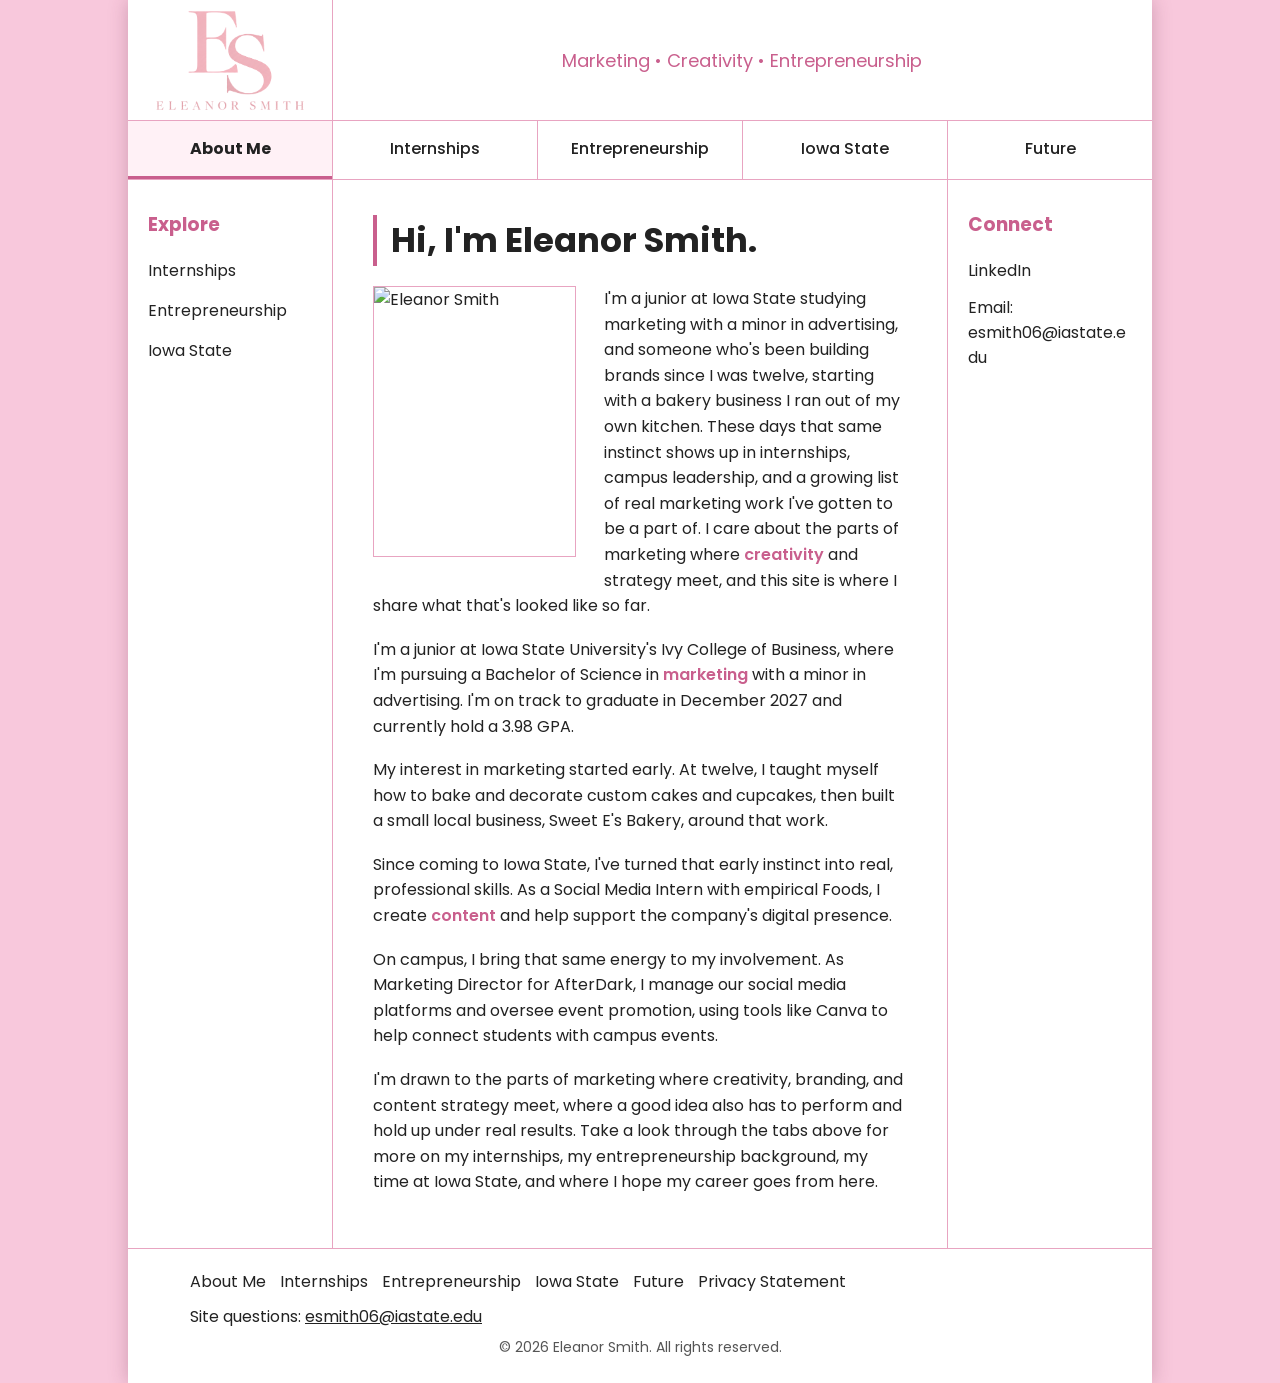
==== commit 4ae01add: "Add About Me portrait with wrapped text layout" ====
--- a/index.html
+++ b/index.html
@@ -15,20 +15,45 @@
         </header>
         <div id="navigation"></div>
         <div class="content-layout">
-            <aside class="left-sidebar"><h3>Explore</h3><ul><li><a href="internships.html">Internships</a></li><li><a href="entrepreneurship.html">Entrepreneurship</a></li><li><a href="iowa-state.html">Iowa State</a></li></ul></aside>
+            <aside class="left-sidebar">
+                <h3>Explore</h3>
+                <ul>
+                    <li><a href="internships.html">Internships</a></li>
+                    <li><a href="entrepreneurship.html">Entrepreneurship</a></li>
+                    <li><a href="iowa-state.html">Iowa State</a></li>
+                </ul>
+            </aside>
             <main class="main-content">
-                <img src="images/hero.jpg" alt="Eleanor Smith" class="hero-image">
                 <h1>Hi, I'm Eleanor Smith.</h1>
-                <p>I'm a junior at Iowa State studying marketing with a minor in advertising, and someone who's been building brands since I was twelve, starting with a bakery business I ran out of my own kitchen. These days that same instinct shows up in internships, campus leadership, and a growing list of real marketing work I've gotten to be a part of. I care about the parts of marketing where <span class="keyword">creativity</span> and strategy meet, and this site is where I share what that's looked like so far.</p>
-                <p>I'm a junior at Iowa State University's Ivy College of Business, where I'm pursuing a Bachelor of Science in <span class="keyword">marketing</span> with a minor in advertising. Marketing has been the thread running through nearly everything I've done, from running my own small bakery business as a middle schooler to interning with companies that are building out their marketing and <span class="keyword">branding</span> programs for the first time.</p>
-                <p>My interest in marketing started early. At twelve, I taught myself how to bake and decorate custom cakes and cupcakes, then built a small local business, Sweet E's Bakery, around it. Running that business for six years taught me branding basics long before I had a name for any of it: how to promote a small brand on social media, how to keep customers coming back, and how to balance <span class="keyword">creativity</span> with the practical side of running a company. That <span class="keyword">entrepreneurship</span> experience still shapes how I think about marketing today, and it's a big part of why I'm drawn to this field in the first place.</p>
-                <p>Since coming to Iowa State, I've turned that early instinct into real, professional skills. As a Social Media Intern with empirical Foods, I create <span class="keyword">content</span>, including reels, graphics, and posts, for multiple brands, tailoring each piece to a different audience and managing content calendars across platforms. That work has averaged a 28% engagement rate, teaching me a lot about what actually makes an audience pay attention. As a Marketing Intern with Able Aerospace, I built the company's first customer email program using segmented HubSpot workflows and supported their branding and signage needs across the facility, a reminder that good marketing shows up in plenty of places beyond social media alone.</p>
-                <p>On campus, I bring that same energy to my involvement. As Marketing Director for AfterDark, I manage our social media platforms and oversee event promotion, using tools like Canva and CapCut to produce marketing content and video. I also spent a year on the Creative Committee for Dance Marathon, designing social media content that helped our team contribute to a campus-wide fundraising total of over $145,000 for a children's hospital.</p>
-                <p>I'm drawn to the parts of marketing where creativity, branding, and content strategy meet, where a good idea also has to perform and hold up under real results. Take a look through the tabs above for more on my internships, my entrepreneurship background, my time at Iowa State, and where I hope my career goes from here.</p>
+                <div class="about-intro">
+                    <img src="images/about-me.jpg" alt="Eleanor Smith" class="about-image">
+                    <p>I'm a junior at Iowa State studying marketing with a minor in advertising, and someone who's been building brands since I was twelve, starting with a bakery business I ran out of my own kitchen. These days that same instinct shows up in internships, campus leadership, and a growing list of real marketing work I've gotten to be a part of. I care about the parts of marketing where <span class="keyword">creativity</span> and strategy meet, and this site is where I share what that's looked like so far.</p>
+                    <p>I'm a junior at Iowa State University's Ivy College of Business, where I'm pursuing a Bachelor of Science in <span class="keyword">marketing</span> with a minor in advertising. I'm on track to graduate in December 2027 and currently hold a 3.98 GPA.</p>
+                    <p>My interest in marketing started early. At twelve, I taught myself how to bake and decorate custom cakes and cupcakes, then built a small local business, Sweet E's Bakery, around that work.</p>
+                    <p>Since coming to Iowa State, I've turned that early instinct into real, professional skills. As a Social Media Intern with empirical Foods, I create <span class="keyword">content</span> and help support the company's digital presence.</p>
+                    <p>On campus, I bring that same energy to my involvement. As Marketing Director for AfterDark, I manage our social media platforms and oversee event promotion, using tools like Canva to help connect students with campus events.</p>
+                    <p>I'm drawn to the parts of marketing where creativity, branding, and content strategy meet, where a good idea also has to perform and hold up under real results. Take a look through the tabs above for more on my internships, my entrepreneurship background, my time at Iowa State, and where I hope my career goes from here.</p>
+                </div>
             </main>
-            <aside class="right-sidebar"><div class="sticky-content"><h3>Connect</h3><ul class="connect-list"><li><a href="https://www.linkedin.com/in/eleanorsmith06" target="_blank" rel="noopener">LinkedIn</a></li><li><a href="mailto:esmith06@iastate.edu">Email: esmith06@iastate.edu</a></li></ul></div></aside>
+            <aside class="right-sidebar">
+                <div class="sticky-content">
+                    <h3>Connect</h3>
+                    <ul class="connect-list">
+                        <li><a href="https://www.linkedin.com/in/eleanorsmith06" target="_blank" rel="noopener">LinkedIn</a></li>
+                        <li><a href="mailto:esmith06@iastate.edu">Email: esmith06@iastate.edu</a></li>
+                    </ul>
+                </div>
+            </aside>
         </div>
-        <footer class="site-footer"><div class="footer-row"><div class="footer-links"><a href="index.html">About Me</a><a href="internships.html">Internships</a><a href="entrepreneurship.html">Entrepreneurship</a><a href="iowa-state.html">Iowa State</a><a href="future.html">Future</a><a href="privacy.html">Privacy Statement</a></div><div class="footer-contact">Site questions: <a href="mailto:esmith06@iastate.edu">esmith06@iastate.edu</a></div></div><p class="footer-copyright">&copy; <span class="js-year"></span> Eleanor Smith. All rights reserved.</p></footer>
+        <footer class="site-footer">
+            <div class="footer-row">
+                <div class="footer-links">
+                    <a href="index.html">About Me</a><a href="internships.html">Internships</a><a href="entrepreneurship.html">Entrepreneurship</a><a href="iowa-state.html">Iowa State</a><a href="future.html">Future</a><a href="privacy.html">Privacy Statement</a>
+                </div>
+                <div class="footer-contact">Site questions: <a href="mailto:esmith06@iastate.edu">esmith06@iastate.edu</a></div>
+            </div>
+            <p class="footer-copyright">&copy; <span class="js-year"></span> Eleanor Smith. All rights reserved.</p>
+        </footer>
     </div>
     <script src="navigation.js"></script>
 </body>
--- a/style.css
+++ b/style.css
@@ -1,84 +1,24 @@
 @import url('https://fonts.googleapis.com/css2?family=Poppins:wght@400;500;600;700&display=swap');
 
-:root {
-    --sidebar-width: 20%;
-    --pink: #f8c8dc;
-    --pink-dark: #c95f8d;
-    --pink-light: #fde1ec;
-    --pink-border: #e8a4c1;
-}
-
+:root { --sidebar-width: 20%; --pink: #f8c8dc; --pink-dark: #c95f8d; --pink-light: #fde1ec; --pink-border: #e8a4c1; }
 * { box-sizing: border-box; }
 html, body { margin: 0; padding: 0; }
-body {
-    background-color: var(--pink);
-    font-family: 'Poppins', Arial, Helvetica, sans-serif;
-    color: #222;
-}
-
-.site-container {
-    width: 80%;
-    margin: 0 auto;
-    min-height: 100vh;
-    background-color: white;
-    /* The pink page background now fades into the site with a soft edge shadow. */
-    border-left: 0;
-    border-right: 0;
-    box-shadow: 0 0 18px rgba(104, 38, 68, 0.28);
-}
-
-.site-header {
-    display: grid;
-    grid-template-columns: var(--sidebar-width) 1fr;
-    width: 100%;
-    border-bottom: 1px solid var(--pink-border);
-    background-color: white;
-}
-.logo-area {
-    height: 120px;
-    display: flex;
-    align-items: center;
-    justify-content: center;
-    padding: 8px 15px;
-    border-right: 1px solid var(--pink-border);
-    background-color: white;
-    overflow: hidden;
-}
+body { background-color: var(--pink); font-family: 'Poppins', Arial, Helvetica, sans-serif; color: #222; }
+.site-container { width: 80%; margin: 0 auto; min-height: 100vh; background-color: white; box-shadow: 0 0 18px rgba(104, 38, 68, 0.28); }
+.site-header { display: grid; grid-template-columns: var(--sidebar-width) 1fr; width: 100%; border-bottom: 1px solid var(--pink-border); background-color: white; }
+.logo-area { height: 120px; display: flex; align-items: center; justify-content: center; padding: 8px 15px; border-right: 1px solid var(--pink-border); overflow: hidden; }
 .logo-image { display: block; width: 100%; max-width: 260px; height: 105px; object-fit: contain; }
-.header-graphic {
-    min-height: 120px;
-    display: flex;
-    align-items: center;
-    justify-content: center;
-    padding: 20px;
-    text-align: center;
-    font-size: 18px;
-    color: var(--pink-dark);
-}
-
+.header-graphic { min-height: 120px; display: flex; align-items: center; justify-content: center; padding: 20px; text-align: center; font-size: 18px; color: var(--pink-dark); }
 #navigation, .main-nav { width: 100%; }
 .main-nav { background-color: white; border-bottom: 1px solid var(--pink-border); }
 .main-nav ul { list-style: none; display: flex; align-items: stretch; width: 100%; margin: 0; padding: 0; }
 .main-nav li { flex: 1; margin: 0; padding: 0; text-align: center; border-right: 1px solid var(--pink-border); }
 .main-nav li:last-child { border-right: none; }
-.main-nav a {
-    display: block;
-    width: 100%;
-    padding: 15px 10px;
-    border-bottom: 3px solid transparent;
-    background-color: white;
-    color: #222;
-    text-decoration: none;
-    font-size: 16px;
-    font-weight: 500;
-    transition: background-color .2s ease, color .2s ease, border-bottom-color .2s ease;
-}
+.main-nav a { display: block; width: 100%; padding: 15px 10px; border-bottom: 3px solid transparent; background-color: white; color: #222; text-decoration: none; font-size: 16px; font-weight: 500; transition: background-color .2s ease, color .2s ease, border-bottom-color .2s ease; }
 .main-nav a:hover { background-color: var(--pink-light); }
 .main-nav a.active { font-weight: bold; background-color: #fff1f6; border-bottom-color: var(--pink-dark); }
-.main-nav a.active:hover { background-color: var(--pink-light); }
-
 .content-layout { display: grid; grid-template-columns: var(--sidebar-width) 1fr var(--sidebar-width); width: 100%; min-height: 600px; background-color: white; }
-.left-sidebar { min-width: 0; padding: 30px 20px; border-right: 1px solid var(--pink-border); background-color: white; }
+.left-sidebar { min-width: 0; padding: 30px 20px; border-right: 1px solid var(--pink-border); }
 .left-sidebar h2, .left-sidebar h3, .right-sidebar h2, .right-sidebar h3 { margin-top: 0; color: var(--pink-dark); }
 .left-sidebar ul { list-style: none; margin: 0; padding: 0; }
 .left-sidebar li { margin-bottom: 15px; }
@@ -89,13 +29,15 @@
 .main-content h2 { margin-top: 30px; color: var(--pink-dark); }
 .main-content p { margin-bottom: 18px; line-height: 1.6; font-size: 16px; }
 .keyword { color: var(--pink-dark); font-weight: 600; }
+.about-image { float: left; width: min(38%, 260px); height: auto; aspect-ratio: 3 / 4; object-fit: cover; margin: 0 28px 18px 0; border: 1px solid var(--pink-border); }
+.about-intro::after { content: ''; display: table; clear: both; }
 .hero-image { display: block; width: 100%; height: 250px; margin-bottom: 30px; object-fit: cover; border: 1px solid var(--pink-border); }
-.right-sidebar { min-width: 0; padding: 30px 20px; border-left: 1px solid var(--pink-border); background-color: white; }
+.right-sidebar { min-width: 0; padding: 30px 20px; border-left: 1px solid var(--pink-border); }
 .sticky-content { position: sticky; top: 20px; }
 .connect-list { list-style: none; margin: 15px 0 0; padding: 0; }
 .connect-list li { margin-bottom: 12px; overflow-wrap: break-word; word-break: break-word; }
 .content-card { margin: 20px 0; padding: 20px; background-color: white; border: 1px solid var(--pink-border); }
-.button, button { display: inline-block; padding: 10px 18px; border: 1px solid var(--pink-border); background-color: white; color: #222; text-decoration: none; cursor: pointer; transition: background-color .2s ease; }
+.button, button { display: inline-block; padding: 10px 18px; border: 1px solid var(--pink-border); background-color: white; color: #222; text-decoration: none; cursor: pointer; }
 .button:hover, button:hover { background-color: var(--pink-light); }
 img { max-width: 100%; }
 .site-footer { width: 100%; padding: 20px 30px; background-color: white; border-top: 1px solid var(--pink-border); text-align: center; }
@@ -107,26 +49,6 @@
 .footer-links a:hover { text-decoration: underline; }
 .footer-contact { text-align: right; }
 .footer-copyright { font-size: 14px; color: #555; }
-
-@media screen and (max-width: 1000px) {
-    .site-container { width: 90%; }
-    .main-content { padding: 30px; }
-}
-@media screen and (max-width: 750px) {
-    .site-container { width: 94%; }
-    .site-header { grid-template-columns: 1fr; }
-    .logo-area { height: 120px; border-right: none; border-bottom: 1px solid var(--pink-border); }
-    .logo-image { max-width: 250px; height: 100px; }
-    .header-graphic { min-height: 80px; }
-    .main-nav ul { flex-direction: column; }
-    .main-nav li { width: 100%; border-right: none; border-bottom: 1px solid var(--pink-border); }
-    .main-nav li:last-child { border-bottom: none; }
-    .content-layout { grid-template-columns: 1fr; }
-    .left-sidebar { border-right: none; border-bottom: 1px solid var(--pink-border); }
-    .main-content { padding: 25px 20px; }
-    .right-sidebar { border-left: none; border-top: 1px solid var(--pink-border); }
-    .sticky-content { position: static; }
-    .hero-image { height: 200px; }
-    .footer-row { flex-direction: column; align-items: flex-start; }
-    .footer-contact { text-align: left; }
-}
+@media screen and (max-width: 1000px) { .site-container { width: 90%; } .main-content { padding: 30px; } }
+@media screen and (max-width: 750px) { .site-container { width: 94%; } .site-header { grid-template-columns: 1fr; } .logo-area { height: 120px; border-right: none; border-bottom: 1px solid var(--pink-border); } .logo-image { max-width: 250px; height: 100px; } .header-graphic { min-height: 80px; } .main-nav ul { flex-direction: column; } .main-nav li { width: 100%; border-right: none; border-bottom: 1px solid var(--pink-border); } .main-nav li:last-child { border-bottom: none; } .content-layout { grid-template-columns: 1fr; } .left-sidebar { border-right: none; border-bottom: 1px solid var(--pink-border); } .main-content { padding: 25px 20px; } .right-sidebar { border-left: none; border-top: 1px solid var(--pink-border); } .sticky-content { position: static; } .hero-image { height: 200px; } .about-image { width: 42%; margin-right: 20px; } .footer-row { flex-direction: column; align-items: flex-start; } .footer-contact { text-align: left; } }
+@media screen and (max-width: 480px) { .about-image { float: none; display: block; width: 100%; max-width: 260px; margin: 0 auto 20px; } }
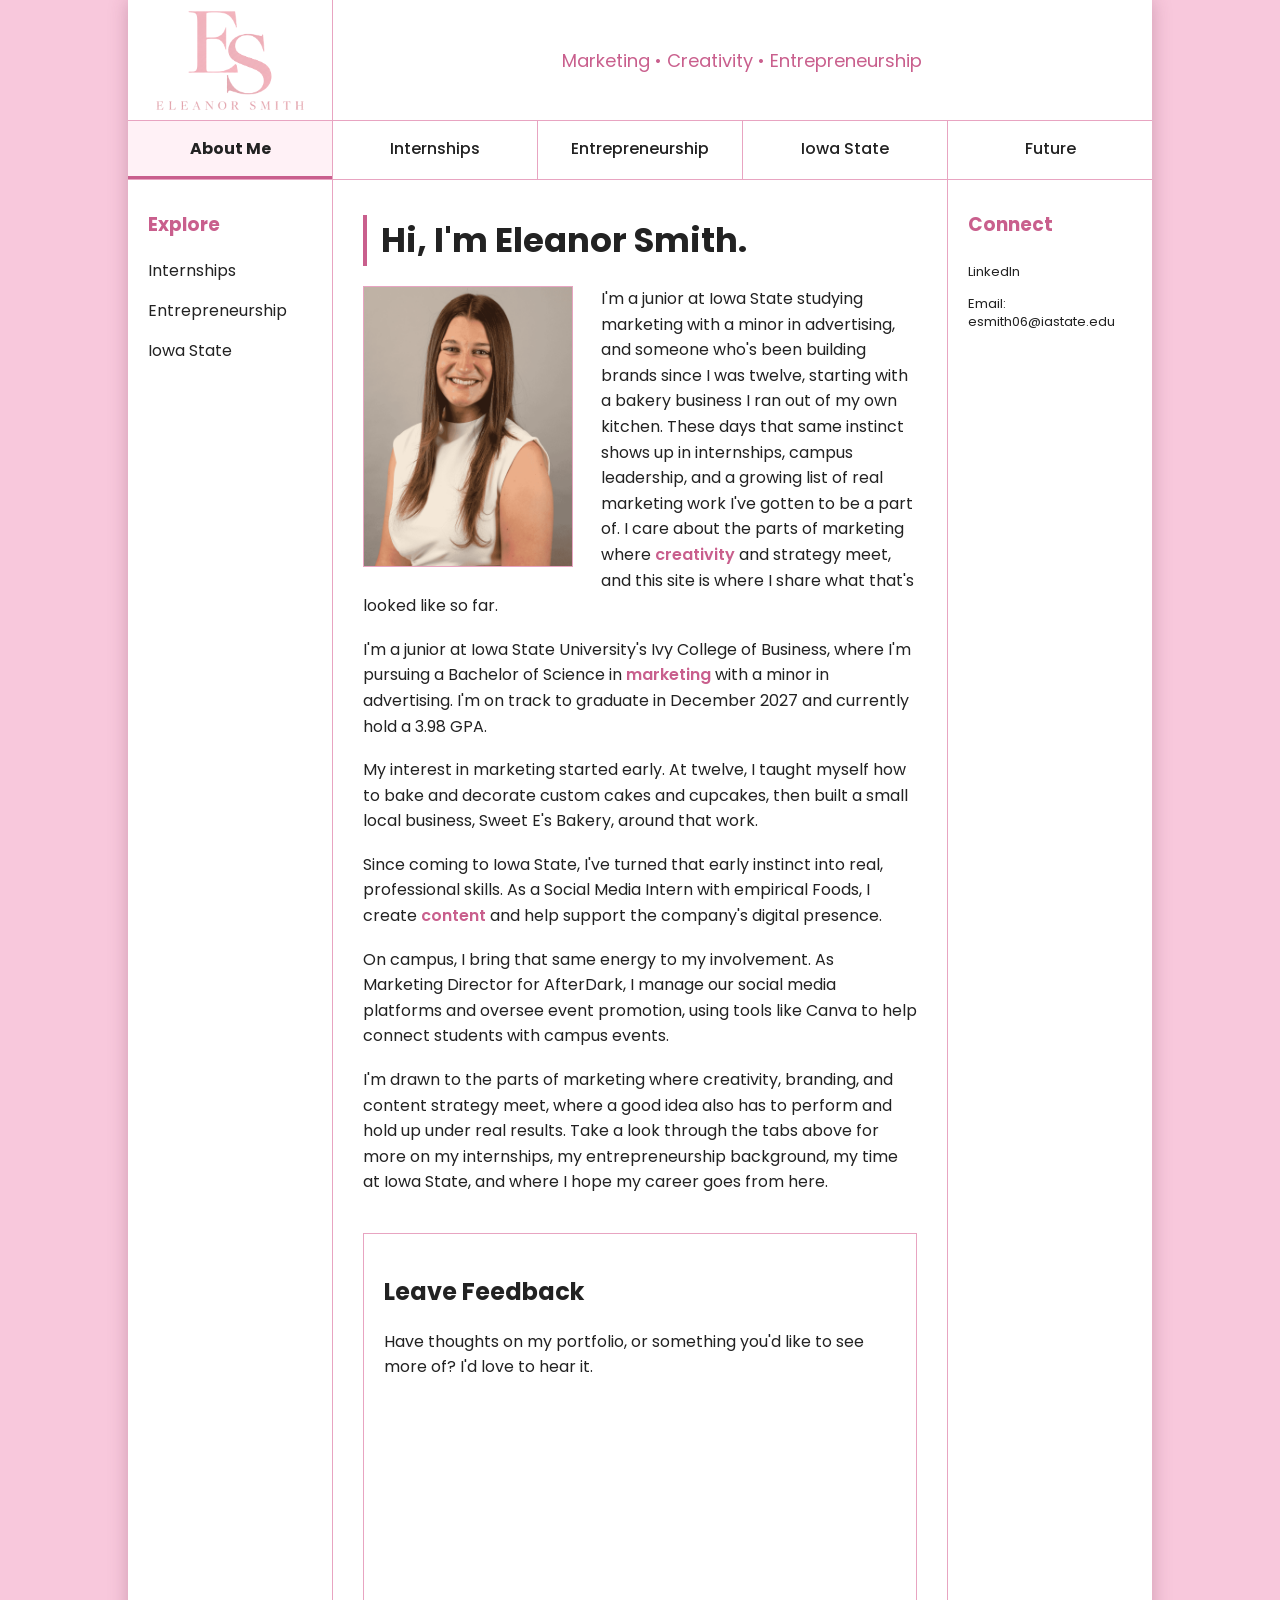
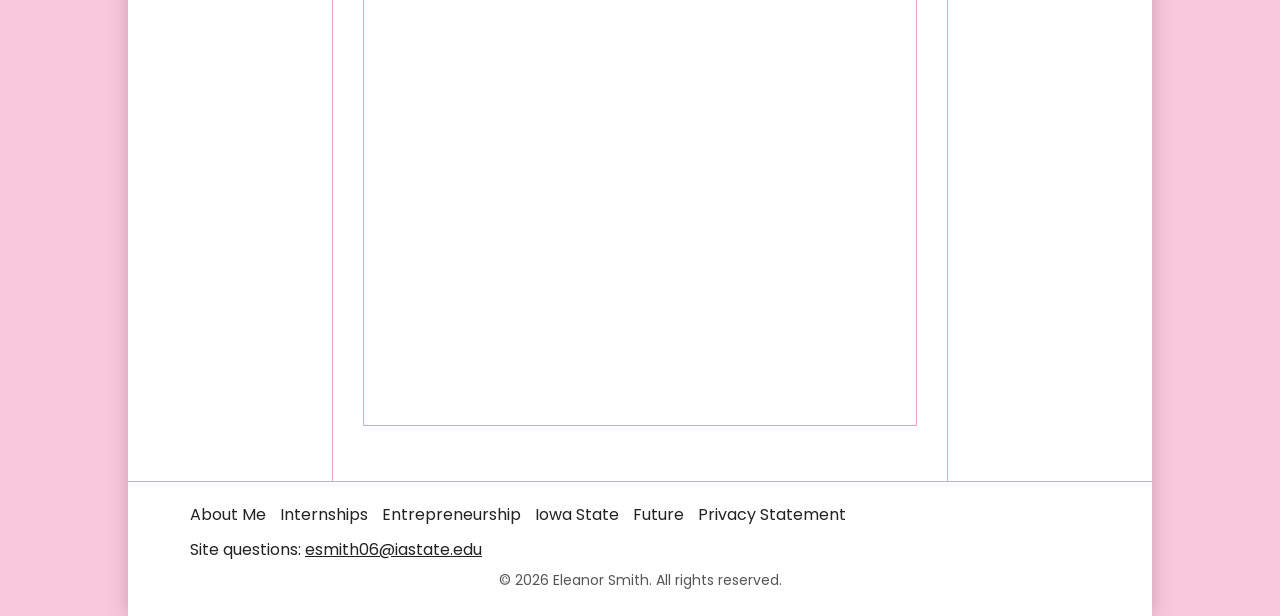
==== commit 0e3bb68b: "Add feedback section with Google Form Added a feedback section with an embedded Google Form for user" ====
--- a/index.html
+++ b/index.html
@@ -34,6 +34,11 @@
                     <p>On campus, I bring that same energy to my involvement. As Marketing Director for AfterDark, I manage our social media platforms and oversee event promotion, using tools like Canva to help connect students with campus events.</p>
                     <p>I'm drawn to the parts of marketing where creativity, branding, and content strategy meet, where a good idea also has to perform and hold up under real results. Take a look through the tabs above for more on my internships, my entrepreneurship background, my time at Iowa State, and where I hope my career goes from here.</p>
                 </div>
+                <div class="content-card">
+                    <h2>Leave Feedback</h2>
+                    <p>Have thoughts on my portfolio, or something you'd like to see more of? I'd love to hear it.</p>
+                    <iframe src="https://docs.google.com/forms/d/e/1FAIpQLSd1ZiWK7ceW1_9ygYNGIYSXslulp8ccplBnGbqoEIWsjPy67Q/viewform?embedded=true" width="600" height="600" frameborder="0" marginheight="0" marginwidth="0" class="feedback-form">Loading…</iframe>
+                </div>
             </main>
             <aside class="right-sidebar">
                 <div class="sticky-content">
--- a/style.css
+++ b/style.css
@@ -14,7 +14,7 @@
 .main-nav ul { list-style: none; display: flex; align-items: stretch; width: 100%; margin: 0; padding: 0; }
 .main-nav li { flex: 1; margin: 0; padding: 0; text-align: center; border-right: 1px solid var(--pink-border); }
 .main-nav li:last-child { border-right: none; }
-.main-nav a { display: block; width: 100%; padding: 15px 10px; border-bottom: 3px solid transparent; background-color: white; color: #222; text-decoration: none; font-size: 16px; font-weight: 500; transition: background-color .2s ease, color .2s ease, border-bottom-color .2s ease; }
+.main-nav a { display: block; width: 100%; padding: 15px 10px; border-bottom: 3px solid transparent; background-color: white; color: #222; text-decoration: none; font-size: 16px; font-weight: 500; }
 .main-nav a:hover { background-color: var(--pink-light); }
 .main-nav a.active { font-weight: bold; background-color: #fff1f6; border-bottom-color: var(--pink-dark); }
 .content-layout { display: grid; grid-template-columns: var(--sidebar-width) 1fr var(--sidebar-width); width: 100%; min-height: 600px; background-color: white; }
@@ -24,18 +24,20 @@
 .left-sidebar li { margin-bottom: 15px; }
 .left-sidebar a, .right-sidebar a { color: #222; text-decoration: none; overflow-wrap: break-word; word-break: break-word; }
 .left-sidebar a:hover, .right-sidebar a:hover { color: var(--pink-dark); text-decoration: underline; }
-.main-content { min-width: 0; padding: 35px 40px; background-color: white; }
+.main-content { min-width: 0; padding: 35px 30px; background-color: white; }
 .main-content h1 { margin-top: 0; margin-bottom: 20px; padding-left: 14px; border-left: 4px solid var(--pink-dark); font-size: 34px; }
-.main-content h2 { margin-top: 30px; color: var(--pink-dark); }
 .main-content p { margin-bottom: 18px; line-height: 1.6; font-size: 16px; }
 .keyword { color: var(--pink-dark); font-weight: 600; }
 .about-image { float: left; width: min(38%, 260px); height: auto; aspect-ratio: 3 / 4; object-fit: cover; margin: 0 28px 18px 0; border: 1px solid var(--pink-border); }
 .about-intro::after { content: ''; display: table; clear: both; }
 .hero-image { display: block; width: 100%; height: 250px; margin-bottom: 30px; object-fit: cover; border: 1px solid var(--pink-border); }
+.internship-gallery { display: grid; grid-template-columns: repeat(3, minmax(0, 1fr)); gap: clamp(10px, 1.5vw, 18px); margin: 26px 0 34px; align-items: start; }
+.internship-gallery img { display: block; width: 100%; height: auto; aspect-ratio: auto; object-fit: contain; background-color: transparent; border: 1px solid var(--pink-border); }
 .right-sidebar { min-width: 0; padding: 30px 20px; border-left: 1px solid var(--pink-border); }
 .sticky-content { position: sticky; top: 20px; }
 .connect-list { list-style: none; margin: 15px 0 0; padding: 0; }
 .connect-list li { margin-bottom: 12px; overflow-wrap: break-word; word-break: break-word; }
+.connect-list a { display: inline-block; max-width: 100%; font-size: 0.82rem; line-height: 1.4; white-space: normal; overflow-wrap: anywhere; word-break: break-word; }
 .content-card { margin: 20px 0; padding: 20px; background-color: white; border: 1px solid var(--pink-border); }
 .button, button { display: inline-block; padding: 10px 18px; border: 1px solid var(--pink-border); background-color: white; color: #222; text-decoration: none; cursor: pointer; }
 .button:hover, button:hover { background-color: var(--pink-light); }
@@ -49,6 +51,22 @@
 .footer-links a:hover { text-decoration: underline; }
 .footer-contact { text-align: right; }
 .footer-copyright { font-size: 14px; color: #555; }
-@media screen and (max-width: 1000px) { .site-container { width: 90%; } .main-content { padding: 30px; } }
-@media screen and (max-width: 750px) { .site-container { width: 94%; } .site-header { grid-template-columns: 1fr; } .logo-area { height: 120px; border-right: none; border-bottom: 1px solid var(--pink-border); } .logo-image { max-width: 250px; height: 100px; } .header-graphic { min-height: 80px; } .main-nav ul { flex-direction: column; } .main-nav li { width: 100%; border-right: none; border-bottom: 1px solid var(--pink-border); } .main-nav li:last-child { border-bottom: none; } .content-layout { grid-template-columns: 1fr; } .left-sidebar { border-right: none; border-bottom: 1px solid var(--pink-border); } .main-content { padding: 25px 20px; } .right-sidebar { border-left: none; border-top: 1px solid var(--pink-border); } .sticky-content { position: static; } .hero-image { height: 200px; } .about-image { width: 42%; margin-right: 20px; } .footer-row { flex-direction: column; align-items: flex-start; } .footer-contact { text-align: left; } }
-@media screen and (max-width: 480px) { .about-image { float: none; display: block; width: 100%; max-width: 260px; margin: 0 auto 20px; } }
+
+/* Keep the About Me heading in normal document flow so it pushes the copy down. */
+@media screen and (min-width: 481px) {
+    .main-content h1 { position: static; }
+    .about-intro { padding-top: 0; }
+}
+@media screen and (max-width: 1000px) { .site-container { width: 90%; } .main-content { padding: 30px 24px; } }
+@media screen and (max-width: 750px) {
+    .site-container { width: 94%; }
+    .site-header { grid-template-columns: 1fr; }
+    .logo-area { height: 120px; border-right: none; border-bottom: 1px solid var(--pink-border); }
+    .content-layout { grid-template-columns: 1fr; }
+    .left-sidebar, .right-sidebar { border: none; border-bottom: 1px solid var(--pink-border); }
+    .main-content h1 { position: static; margin-bottom: 20px; }
+    .internship-gallery { grid-template-columns: 1fr; max-width: 620px; margin-left: auto; margin-right: auto; gap: 18px; }
+}
+@media screen and (max-width: 480px) {
+    .about-image { float: none; display: block; width: 100%; max-width: 260px; margin: 0 auto 20px; }
+}
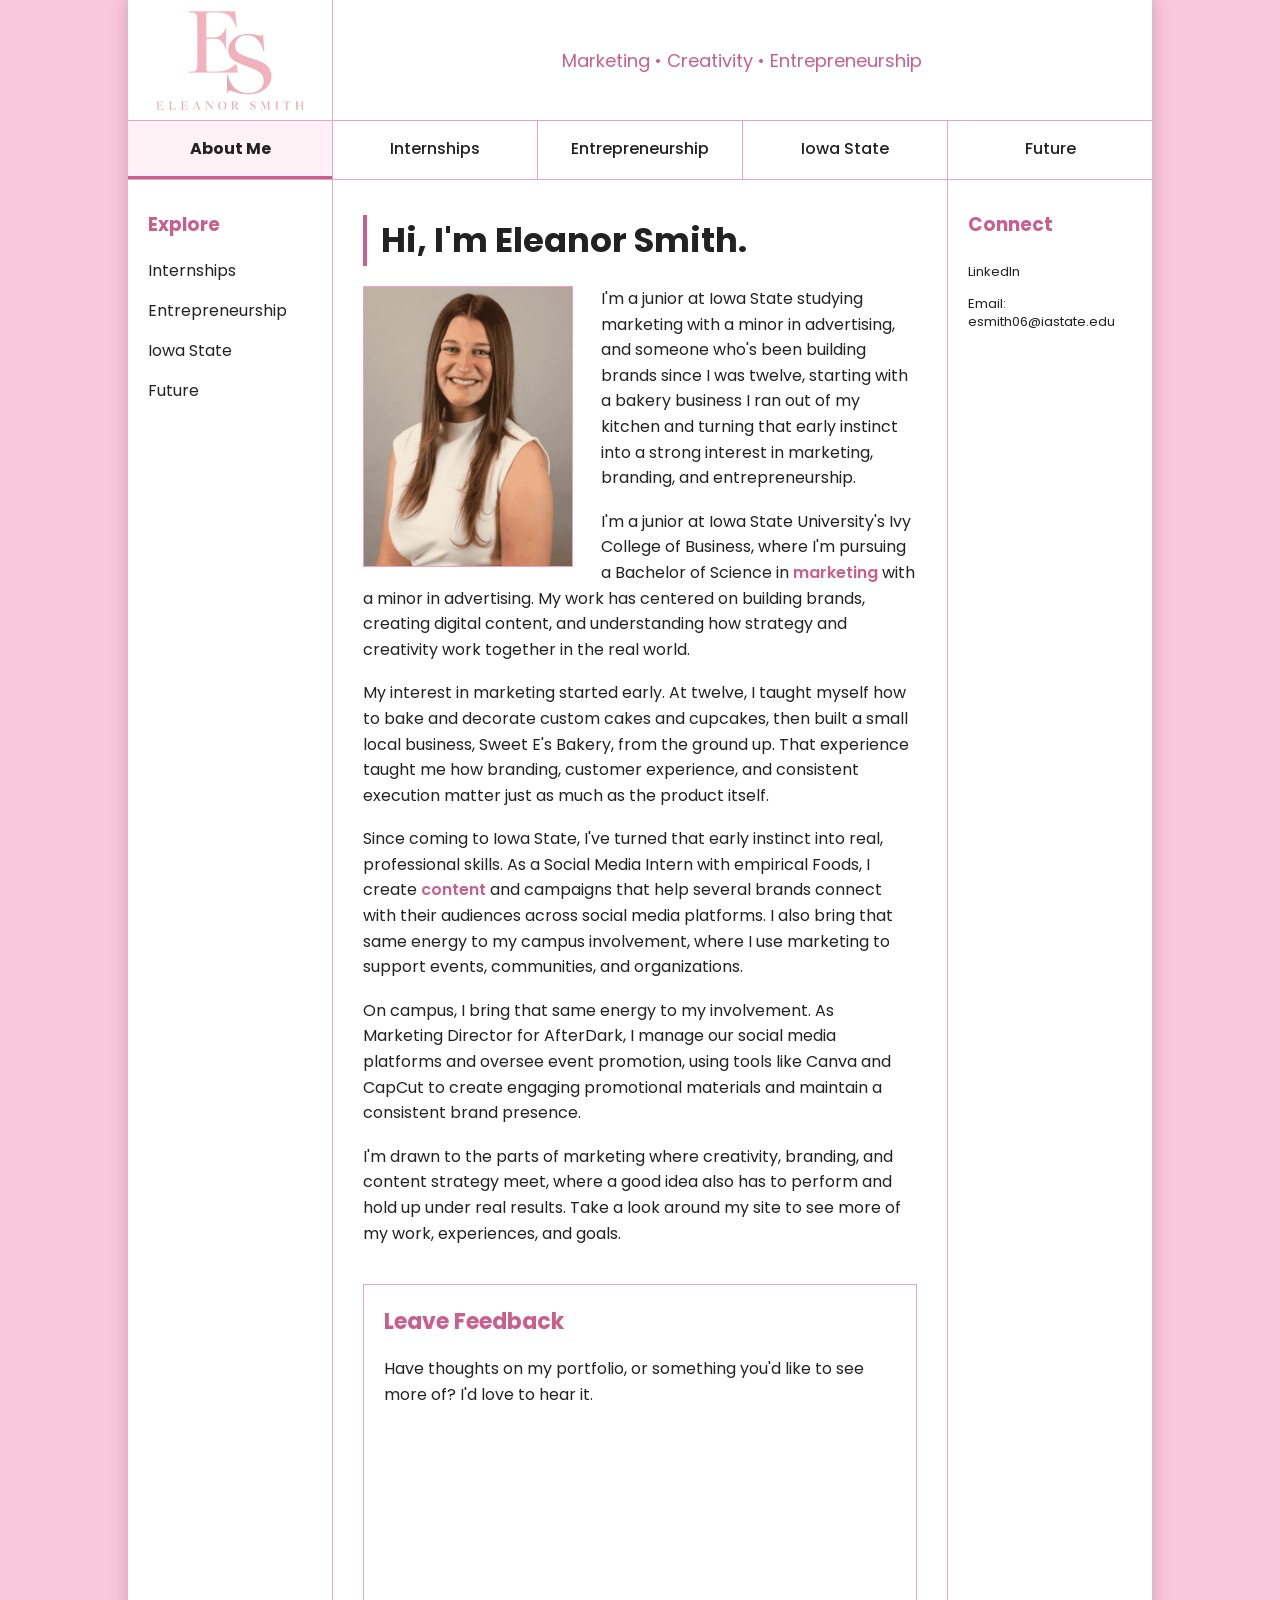
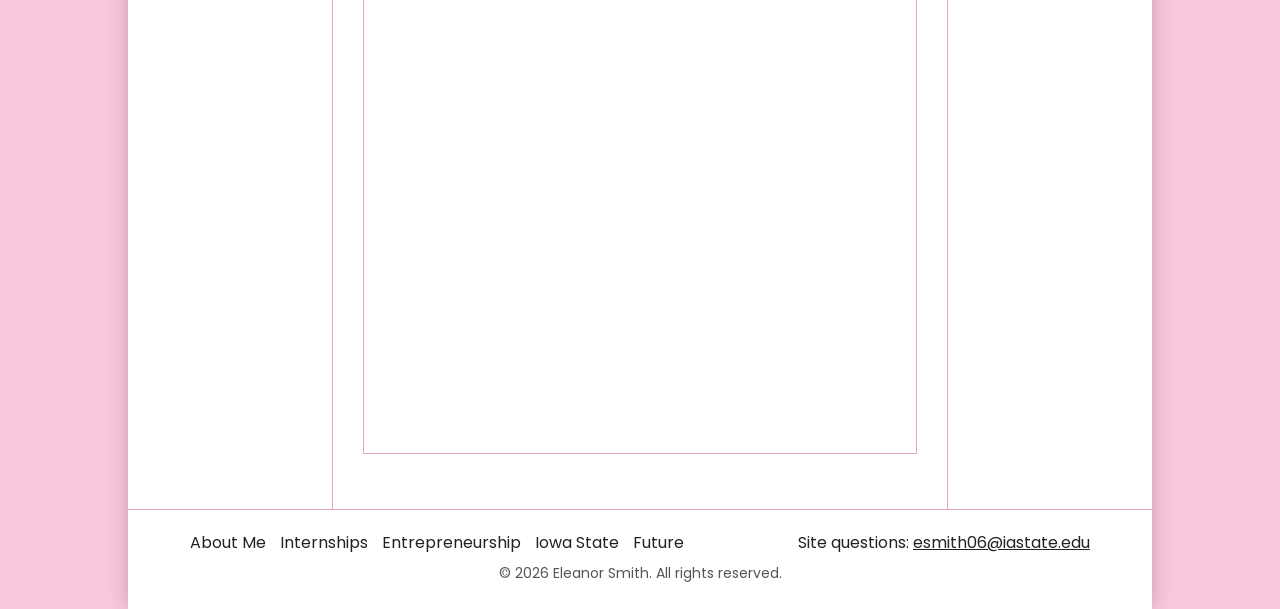
==== commit beca677d: "Add Future link to the left Explore sidebar on the home page." ====
--- a/index.html
+++ b/index.html
@@ -21,23 +21,24 @@
                     <li><a href="internships.html">Internships</a></li>
                     <li><a href="entrepreneurship.html">Entrepreneurship</a></li>
                     <li><a href="iowa-state.html">Iowa State</a></li>
+                    <li><a href="future.html">Future</a></li>
                 </ul>
             </aside>
             <main class="main-content">
                 <h1>Hi, I'm Eleanor Smith.</h1>
                 <div class="about-intro">
                     <img src="images/about-me.jpg" alt="Eleanor Smith" class="about-image">
-                    <p>I'm a junior at Iowa State studying marketing with a minor in advertising, and someone who's been building brands since I was twelve, starting with a bakery business I ran out of my own kitchen. These days that same instinct shows up in internships, campus leadership, and a growing list of real marketing work I've gotten to be a part of. I care about the parts of marketing where <span class="keyword">creativity</span> and strategy meet, and this site is where I share what that's looked like so far.</p>
-                    <p>I'm a junior at Iowa State University's Ivy College of Business, where I'm pursuing a Bachelor of Science in <span class="keyword">marketing</span> with a minor in advertising. I'm on track to graduate in December 2027 and currently hold a 3.98 GPA.</p>
-                    <p>My interest in marketing started early. At twelve, I taught myself how to bake and decorate custom cakes and cupcakes, then built a small local business, Sweet E's Bakery, around that work.</p>
-                    <p>Since coming to Iowa State, I've turned that early instinct into real, professional skills. As a Social Media Intern with empirical Foods, I create <span class="keyword">content</span> and help support the company's digital presence.</p>
-                    <p>On campus, I bring that same energy to my involvement. As Marketing Director for AfterDark, I manage our social media platforms and oversee event promotion, using tools like Canva to help connect students with campus events.</p>
-                    <p>I'm drawn to the parts of marketing where creativity, branding, and content strategy meet, where a good idea also has to perform and hold up under real results. Take a look through the tabs above for more on my internships, my entrepreneurship background, my time at Iowa State, and where I hope my career goes from here.</p>
+                    <p>I'm a junior at Iowa State studying marketing with a minor in advertising, and someone who's been building brands since I was twelve, starting with a bakery business I ran out of my kitchen and turning that early instinct into a strong interest in marketing, branding, and entrepreneurship.</p>
+                    <p>I'm a junior at Iowa State University's Ivy College of Business, where I'm pursuing a Bachelor of Science in <span class="keyword">marketing</span> with a minor in advertising. My work has centered on building brands, creating digital content, and understanding how strategy and creativity work together in the real world.</p>
+                    <p>My interest in marketing started early. At twelve, I taught myself how to bake and decorate custom cakes and cupcakes, then built a small local business, Sweet E's Bakery, from the ground up. That experience taught me how branding, customer experience, and consistent execution matter just as much as the product itself.</p>
+                    <p>Since coming to Iowa State, I've turned that early instinct into real, professional skills. As a Social Media Intern with empirical Foods, I create <span class="keyword">content</span> and campaigns that help several brands connect with their audiences across social media platforms. I also bring that same energy to my campus involvement, where I use marketing to support events, communities, and organizations.</p>
+                    <p>On campus, I bring that same energy to my involvement. As Marketing Director for AfterDark, I manage our social media platforms and oversee event promotion, using tools like Canva and CapCut to create engaging promotional materials and maintain a consistent brand presence.</p>
+                    <p>I'm drawn to the parts of marketing where creativity, branding, and content strategy meet, where a good idea also has to perform and hold up under real results. Take a look around my site to see more of my work, experiences, and goals.</p>
                 </div>
                 <div class="content-card">
                     <h2>Leave Feedback</h2>
                     <p>Have thoughts on my portfolio, or something you'd like to see more of? I'd love to hear it.</p>
-                    <iframe src="https://docs.google.com/forms/d/e/1FAIpQLSd1ZiWK7ceW1_9ygYNGIYSXslulp8ccplBnGbqoEIWsjPy67Q/viewform?embedded=true" width="600" height="600" frameborder="0" marginheight="0" marginwidth="0" class="feedback-form">Loading…</iframe>
+                    <iframe src="https://docs.google.com/forms/d/e/1FAIpQLSd1ZiWK7ceW1_9ygYNGIYSXslulp8ccplBnGbqoEIWsjPy67Q/viewform?embedded=true" width="600" height="600" frameborder="0" marginheight="0" marginwidth="0">Loading…</iframe>
                 </div>
             </main>
             <aside class="right-sidebar">
@@ -53,7 +54,7 @@
         <footer class="site-footer">
             <div class="footer-row">
                 <div class="footer-links">
-                    <a href="index.html">About Me</a><a href="internships.html">Internships</a><a href="entrepreneurship.html">Entrepreneurship</a><a href="iowa-state.html">Iowa State</a><a href="future.html">Future</a><a href="privacy.html">Privacy Statement</a>
+                    <a href="index.html">About Me</a><a href="internships.html">Internships</a><a href="entrepreneurship.html">Entrepreneurship</a><a href="iowa-state.html">Iowa State</a><a href="future.html">Future</a>
                 </div>
                 <div class="footer-contact">Site questions: <a href="mailto:esmith06@iastate.edu">esmith06@iastate.edu</a></div>
             </div>
--- a/style.css
+++ b/style.css
@@ -39,6 +39,8 @@
 .connect-list li { margin-bottom: 12px; overflow-wrap: break-word; word-break: break-word; }
 .connect-list a { display: inline-block; max-width: 100%; font-size: 0.82rem; line-height: 1.4; white-space: normal; overflow-wrap: anywhere; word-break: break-word; }
 .content-card { margin: 20px 0; padding: 20px; background-color: white; border: 1px solid var(--pink-border); }
+.content-card h2 { margin-top: 0; color: var(--pink-dark); font-size: 22px; }
+.content-card iframe.feedback-form { display: block; width: 100%; max-width: 600px; height: 600px; border: none; }
 .button, button { display: inline-block; padding: 10px 18px; border: 1px solid var(--pink-border); background-color: white; color: #222; text-decoration: none; cursor: pointer; }
 .button:hover, button:hover { background-color: var(--pink-light); }
 img { max-width: 100%; }
@@ -69,4 +71,5 @@
 }
 @media screen and (max-width: 480px) {
     .about-image { float: none; display: block; width: 100%; max-width: 260px; margin: 0 auto 20px; }
+    .content-card iframe.feedback-form { height: 700px; }
 }
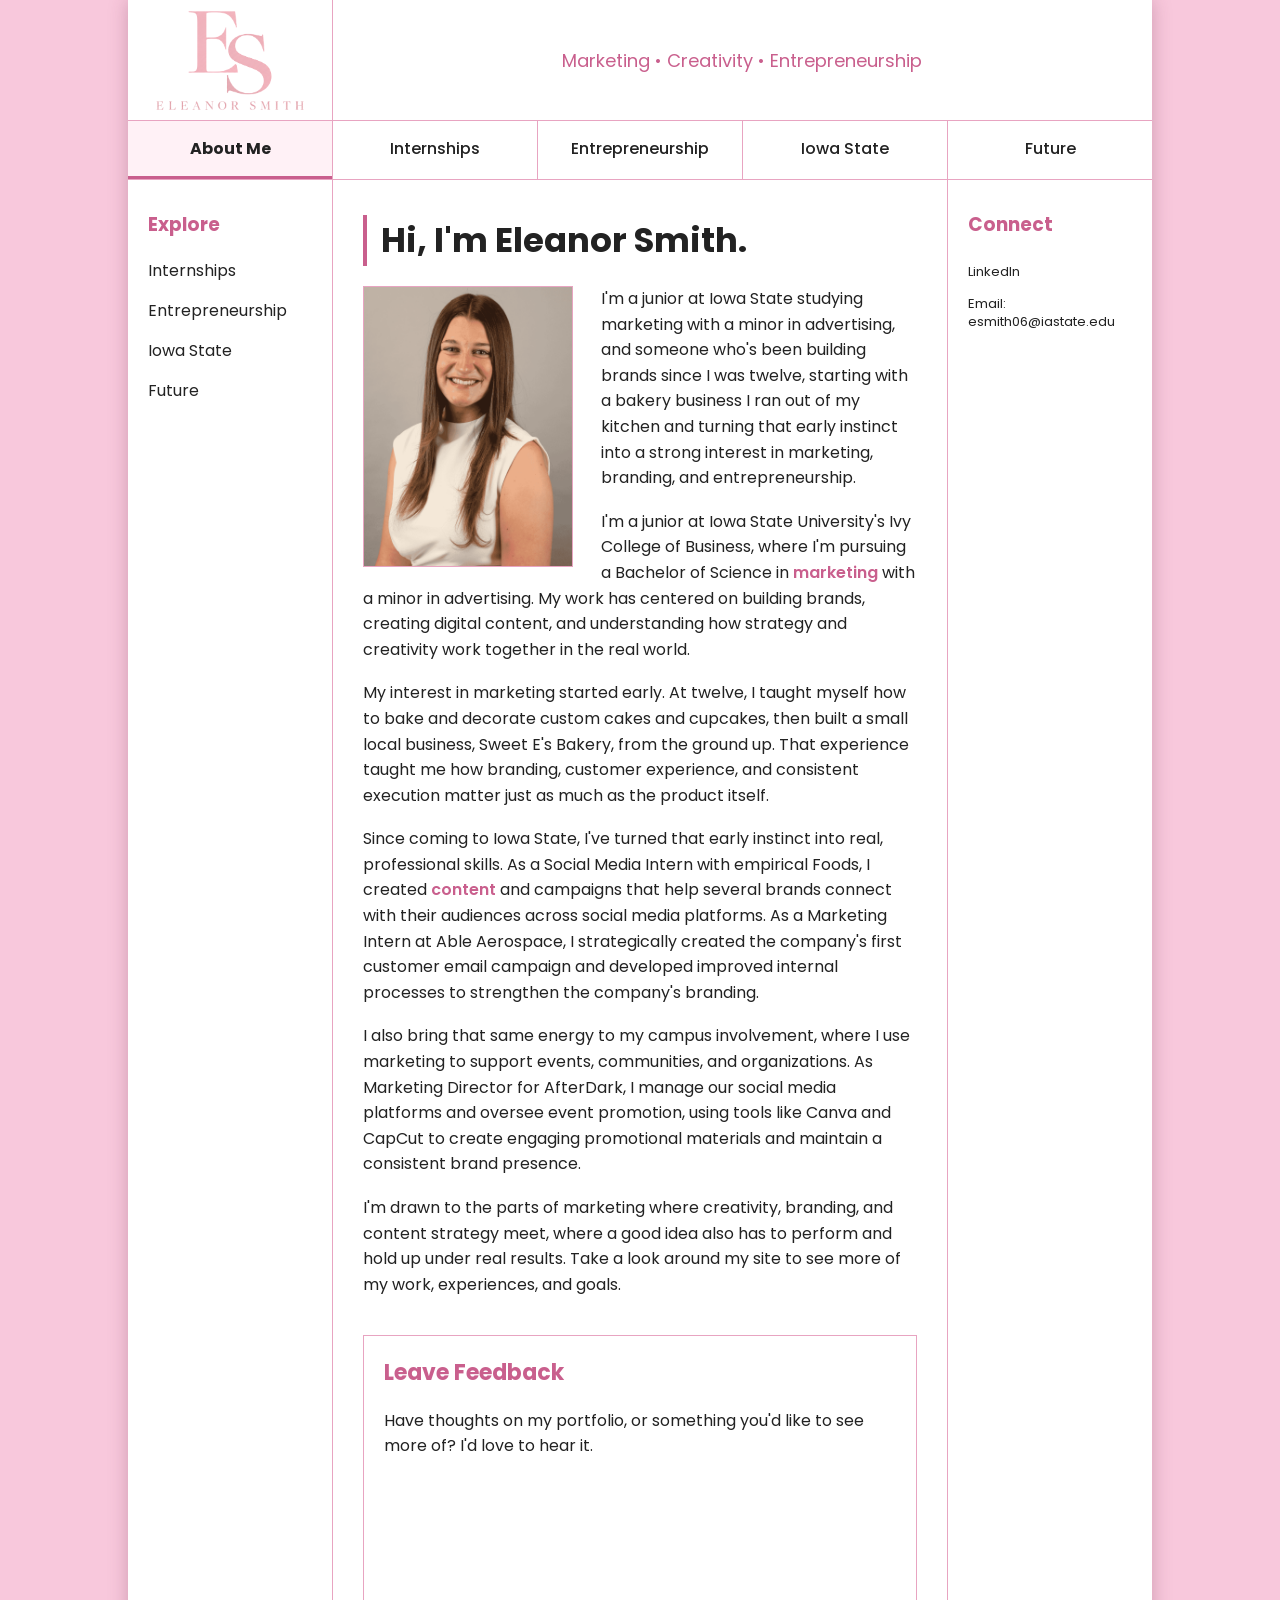
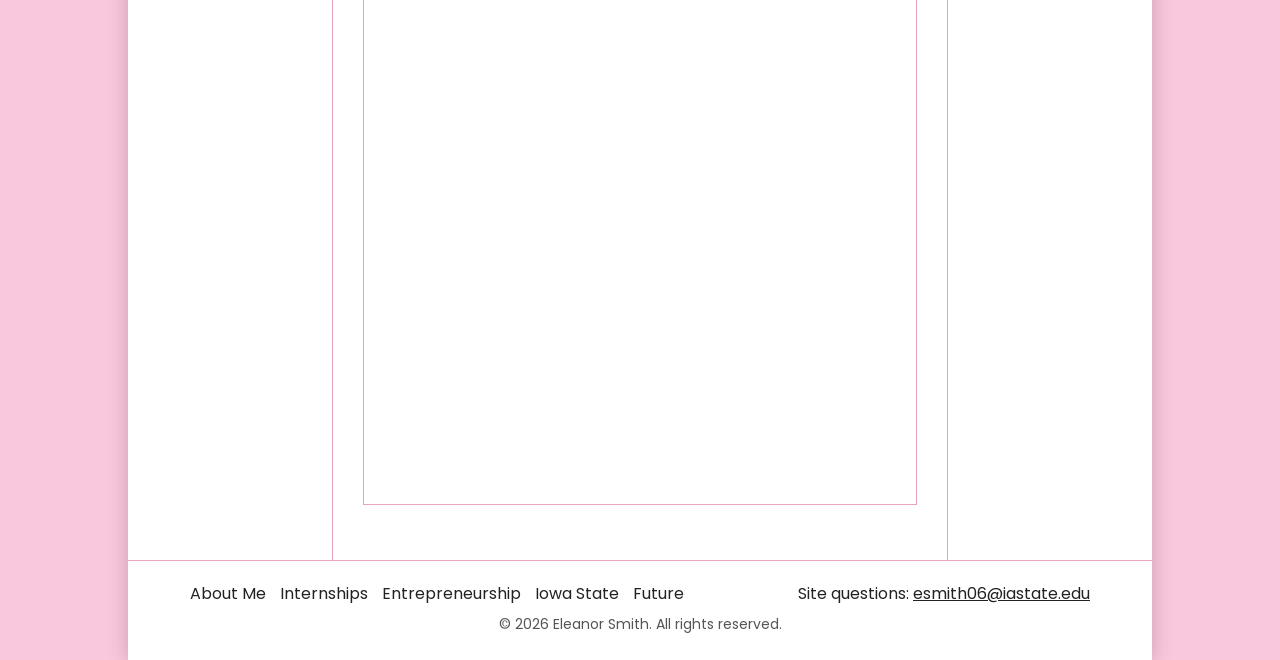
==== commit 44a3bfba: "Update index.html" ====
--- a/index.html
+++ b/index.html
@@ -31,8 +31,8 @@
                     <p>I'm a junior at Iowa State studying marketing with a minor in advertising, and someone who's been building brands since I was twelve, starting with a bakery business I ran out of my kitchen and turning that early instinct into a strong interest in marketing, branding, and entrepreneurship.</p>
                     <p>I'm a junior at Iowa State University's Ivy College of Business, where I'm pursuing a Bachelor of Science in <span class="keyword">marketing</span> with a minor in advertising. My work has centered on building brands, creating digital content, and understanding how strategy and creativity work together in the real world.</p>
                     <p>My interest in marketing started early. At twelve, I taught myself how to bake and decorate custom cakes and cupcakes, then built a small local business, Sweet E's Bakery, from the ground up. That experience taught me how branding, customer experience, and consistent execution matter just as much as the product itself.</p>
-                    <p>Since coming to Iowa State, I've turned that early instinct into real, professional skills. As a Social Media Intern with empirical Foods, I create <span class="keyword">content</span> and campaigns that help several brands connect with their audiences across social media platforms. I also bring that same energy to my campus involvement, where I use marketing to support events, communities, and organizations.</p>
-                    <p>On campus, I bring that same energy to my involvement. As Marketing Director for AfterDark, I manage our social media platforms and oversee event promotion, using tools like Canva and CapCut to create engaging promotional materials and maintain a consistent brand presence.</p>
+                    <p>Since coming to Iowa State, I've turned that early instinct into real, professional skills. As a Social Media Intern with empirical Foods, I created <span class="keyword">content</span> and campaigns that help several brands connect with their audiences across social media platforms. As a Marketing Intern at Able Aerospace, I strategically created the company's first customer email campaign and developed improved internal processes to strengthen the company's branding. </p>
+                    <p>I also bring that same energy to my campus involvement, where I use marketing to support events, communities, and organizations. As Marketing Director for AfterDark, I manage our social media platforms and oversee event promotion, using tools like Canva and CapCut to create engaging promotional materials and maintain a consistent brand presence.</p>
                     <p>I'm drawn to the parts of marketing where creativity, branding, and content strategy meet, where a good idea also has to perform and hold up under real results. Take a look around my site to see more of my work, experiences, and goals.</p>
                 </div>
                 <div class="content-card">
--- a/style.css
+++ b/style.css
@@ -33,6 +33,11 @@
 .hero-image { display: block; width: 100%; height: 250px; margin-bottom: 30px; object-fit: cover; border: 1px solid var(--pink-border); }
 .internship-gallery { display: grid; grid-template-columns: repeat(3, minmax(0, 1fr)); gap: clamp(10px, 1.5vw, 18px); margin: 26px 0 34px; align-items: start; }
 .internship-gallery img { display: block; width: 100%; height: auto; aspect-ratio: auto; object-fit: contain; background-color: transparent; border: 1px solid var(--pink-border); }
+.entrepreneurship-gallery { display: grid; grid-template-columns: repeat(3, minmax(0, 1fr)); gap: clamp(10px, 1.5vw, 18px); margin: 26px 0 34px; align-items: start; }
+.entrepreneurship-gallery figure { margin: 0; }
+.entrepreneurship-gallery img { display: block; width: 100%; height: auto; aspect-ratio: auto; object-fit: contain; background-color: transparent; border: 1px solid var(--pink-border); }
+.afterdark-gallery { display: grid; grid-template-columns: repeat(3, minmax(0, 1fr)); gap: clamp(10px, 1.5vw, 18px); margin: 26px 0 34px; align-items: start; }
+.afterdark-gallery img { display: block; width: 100%; height: auto; aspect-ratio: auto; object-fit: contain; background-color: transparent; border: 1px solid var(--pink-border); }
 .right-sidebar { min-width: 0; padding: 30px 20px; border-left: 1px solid var(--pink-border); }
 .sticky-content { position: sticky; top: 20px; }
 .connect-list { list-style: none; margin: 15px 0 0; padding: 0; }
@@ -68,6 +73,8 @@
     .left-sidebar, .right-sidebar { border: none; border-bottom: 1px solid var(--pink-border); }
     .main-content h1 { position: static; margin-bottom: 20px; }
     .internship-gallery { grid-template-columns: 1fr; max-width: 620px; margin-left: auto; margin-right: auto; gap: 18px; }
+    .entrepreneurship-gallery { grid-template-columns: 1fr; max-width: 620px; margin-left: auto; margin-right: auto; gap: 18px; }
+    .afterdark-gallery { grid-template-columns: 1fr; max-width: 620px; margin-left: auto; margin-right: auto; gap: 18px; }
 }
 @media screen and (max-width: 480px) {
     .about-image { float: none; display: block; width: 100%; max-width: 260px; margin: 0 auto 20px; }
